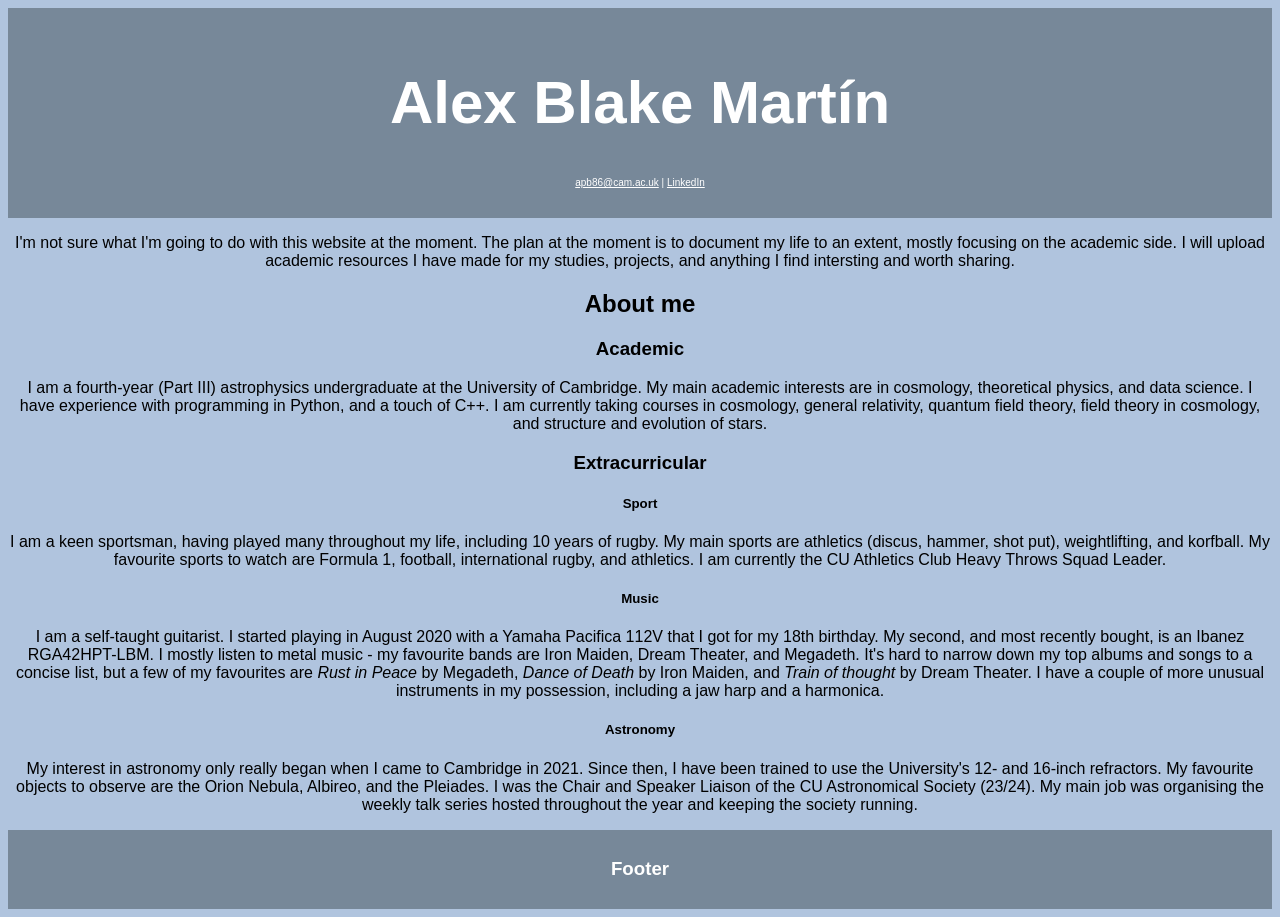
==== index.html @ 4db2cc73 "updated homepage" ====
<!DOCTYPE html>
<html>
<head>
    <title>Alex Blake Martín</title>
    <meta charset="UTF-8">
    <meta name="author" content="Alex Blake Martín">
    <meta name="viewport" content="width=device-width, initial-scale=1.0">
</head>

<style>
    body,h1,h2,h3,h4,h5 {font-family: Arial, monospace}
    body{background-color:lightsteelblue;}
    h1,h2,h3,h4,h5,p {text-align: center;}
    header{
        background-color: lightslategrey;
        padding: 20px;
        text-align: center;
        font-size: 30px;
        color: white;
        }
    footer {
        background-color: lightslategray;
        padding: 10px;
        text-align: center;
        color: white;
        }
    div.container{
        text-align: center;
        }
    ul.myUL {
        display: inline-block;
        text-align: left;
        }
</style>

<body>
<header>
    <h1>Alex Blake Martín</h1>
    <p style="font-size: 10px;">
        <a href="mailto: apb86@cam.ac.uk" style="color: white">apb86@cam.ac.uk</a> | 
        <a href="https://www.linkedin.com/in/alex-b-9bb9b0182/" style="color: white">LinkedIn</a>
    </p>
</header>

<p>
    I'm not sure what I'm going to do with this website at the moment. The plan at the moment is to document my life to an extent, mostly focusing on the academic side. I will upload academic resources I have made for my studies, projects, and anything I find intersting and worth sharing.
</p>

<h2>About me</h2>
<h3>Academic</h3>
<p>
    I am a fourth-year (Part III) astrophysics undergraduate at the University of Cambridge. My main academic interests are in cosmology, theoretical physics, and data science. I have experience with programming in Python, and a touch of C++. I am currently taking courses in cosmology, general relativity, quantum field theory, field theory in cosmology, and structure and evolution of stars.
</p> 

<h3>Extracurricular</h3>
<h5>Sport</h5>
<p>
    I am a keen sportsman, having played many throughout my life, including 10 years of rugby. My main sports are athletics (discus, hammer, shot put), weightlifting, and korfball. My favourite sports to watch are Formula 1, football, international rugby, and athletics. I am currently the CU Athletics Club Heavy Throws Squad Leader.
</p>

<h5>Music</h5>
<p>
    I am a self-taught guitarist. I started playing in August 2020 with a Yamaha Pacifica 112V that I got for my 18th birthday. My second, and most recently bought, is an Ibanez RGA42HPT-LBM. I mostly listen to metal music - my favourite bands are Iron Maiden, Dream Theater, and Megadeth. 
    It's hard to narrow down my top albums and songs to a concise list, but a few of my favourites are <i>Rust in Peace</i> by Megadeth, <i>Dance of Death</i> by Iron Maiden, and <i>Train of thought</i> by Dream Theater. I have a couple of more unusual instruments in my possession, including a jaw harp and a harmonica.
</p>

<h5>Astronomy</h5>
<p>
    My interest in astronomy only really began when I came to Cambridge in 2021. Since then, I have been trained to use the University's 12- and 16-inch refractors. My favourite objects to observe are the Orion Nebula, Albireo, and the Pleiades. I was the Chair and Speaker Liaison of the CU Astronomical Society (23/24). My main job was organising the weekly talk series hosted throughout the year and keeping the society running.
</p>

<footer>
    <h3>Footer</h3>
</footer>
</body>
</html>
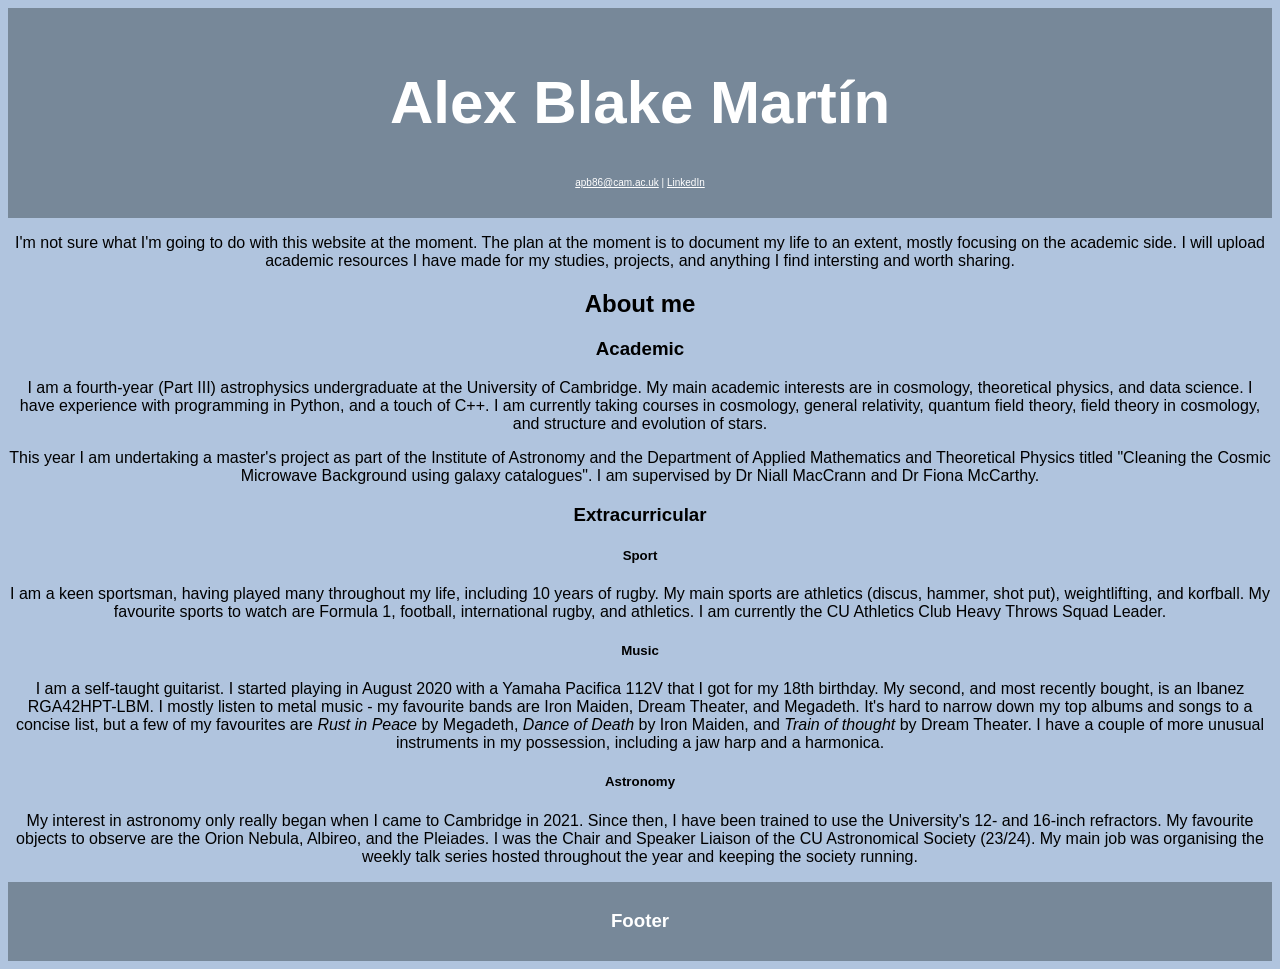
==== commit 65299e9a: "Update index.html" ====
--- a/index.html
+++ b/index.html
@@ -50,7 +50,10 @@
 <h3>Academic</h3>
 <p>
     I am a fourth-year (Part III) astrophysics undergraduate at the University of Cambridge. My main academic interests are in cosmology, theoretical physics, and data science. I have experience with programming in Python, and a touch of C++. I am currently taking courses in cosmology, general relativity, quantum field theory, field theory in cosmology, and structure and evolution of stars.
-</p> 
+</p>
+<p>
+    This year I am undertaking a master's project as part of the Institute of Astronomy and the Department of Applied Mathematics and Theoretical Physics titled "Cleaning the Cosmic Microwave Background using galaxy catalogues". I am supervised by Dr Niall MacCrann and Dr Fiona McCarthy.
+</p>
 
 <h3>Extracurricular</h3>
 <h5>Sport</h5>
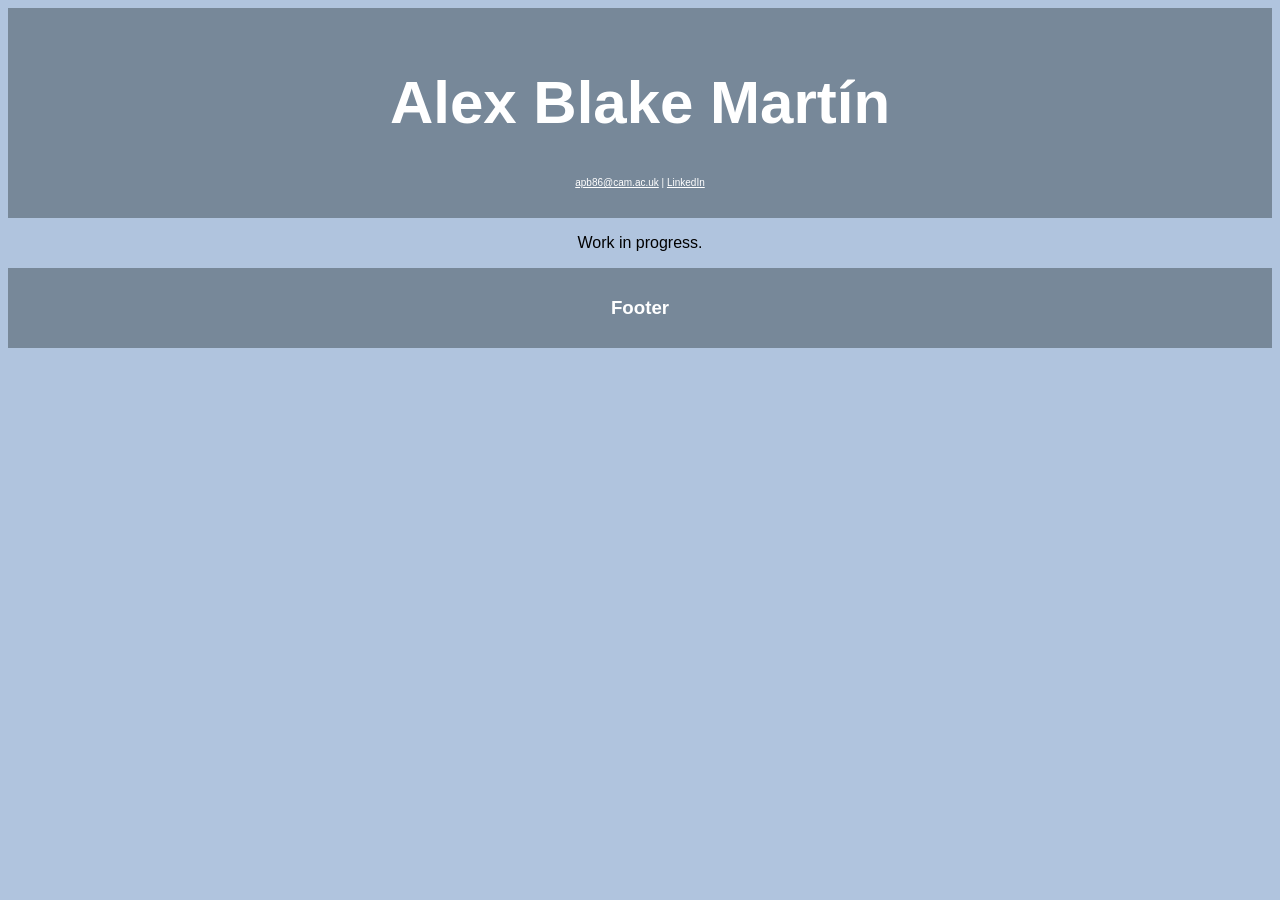
==== commit f7420b00: "Update index.html" ====
--- a/index.html
+++ b/index.html
@@ -43,33 +43,7 @@
 </header>
 
 <p>
-    I'm not sure what I'm going to do with this website at the moment. The plan at the moment is to document my life to an extent, mostly focusing on the academic side. I will upload academic resources I have made for my studies, projects, and anything I find intersting and worth sharing.
-</p>
-
-<h2>About me</h2>
-<h3>Academic</h3>
-<p>
-    I am a fourth-year (Part III) astrophysics undergraduate at the University of Cambridge. My main academic interests are in cosmology, theoretical physics, and data science. I have experience with programming in Python, and a touch of C++. I am currently taking courses in cosmology, general relativity, quantum field theory, field theory in cosmology, and structure and evolution of stars.
-</p>
-<p>
-    This year I am undertaking a master's project as part of the Institute of Astronomy and the Department of Applied Mathematics and Theoretical Physics titled "Cleaning the Cosmic Microwave Background using galaxy catalogues". I am supervised by Dr Niall MacCrann and Dr Fiona McCarthy.
-</p>
-
-<h3>Extracurricular</h3>
-<h5>Sport</h5>
-<p>
-    I am a keen sportsman, having played many throughout my life, including 10 years of rugby. My main sports are athletics (discus, hammer, shot put), weightlifting, and korfball. My favourite sports to watch are Formula 1, football, international rugby, and athletics. I am currently the CU Athletics Club Heavy Throws Squad Leader.
-</p>
-
-<h5>Music</h5>
-<p>
-    I am a self-taught guitarist. I started playing in August 2020 with a Yamaha Pacifica 112V that I got for my 18th birthday. My second, and most recently bought, is an Ibanez RGA42HPT-LBM. I mostly listen to metal music - my favourite bands are Iron Maiden, Dream Theater, and Megadeth. 
-    It's hard to narrow down my top albums and songs to a concise list, but a few of my favourites are <i>Rust in Peace</i> by Megadeth, <i>Dance of Death</i> by Iron Maiden, and <i>Train of thought</i> by Dream Theater. I have a couple of more unusual instruments in my possession, including a jaw harp and a harmonica.
-</p>
-
-<h5>Astronomy</h5>
-<p>
-    My interest in astronomy only really began when I came to Cambridge in 2021. Since then, I have been trained to use the University's 12- and 16-inch refractors. My favourite objects to observe are the Orion Nebula, Albireo, and the Pleiades. I was the Chair and Speaker Liaison of the CU Astronomical Society (23/24). My main job was organising the weekly talk series hosted throughout the year and keeping the society running.
+    Work in progress.
 </p>
 
 <footer>
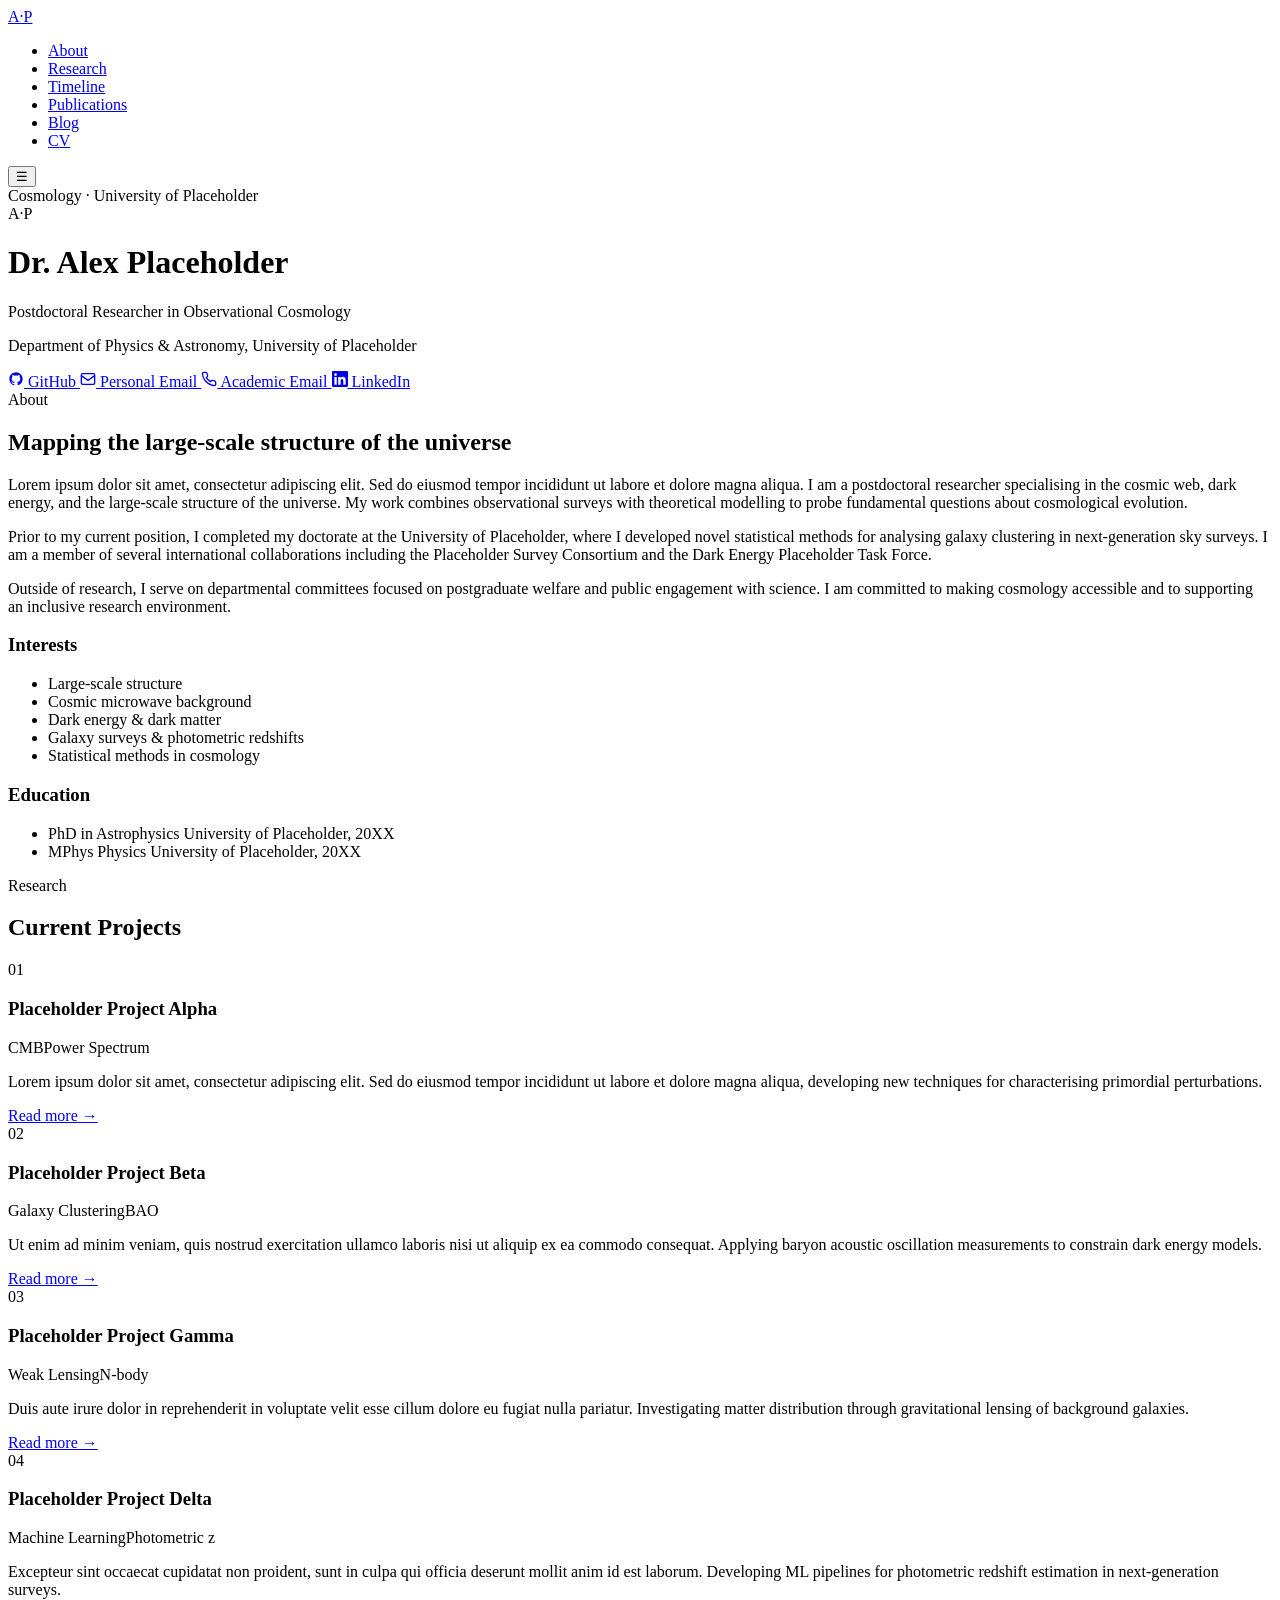
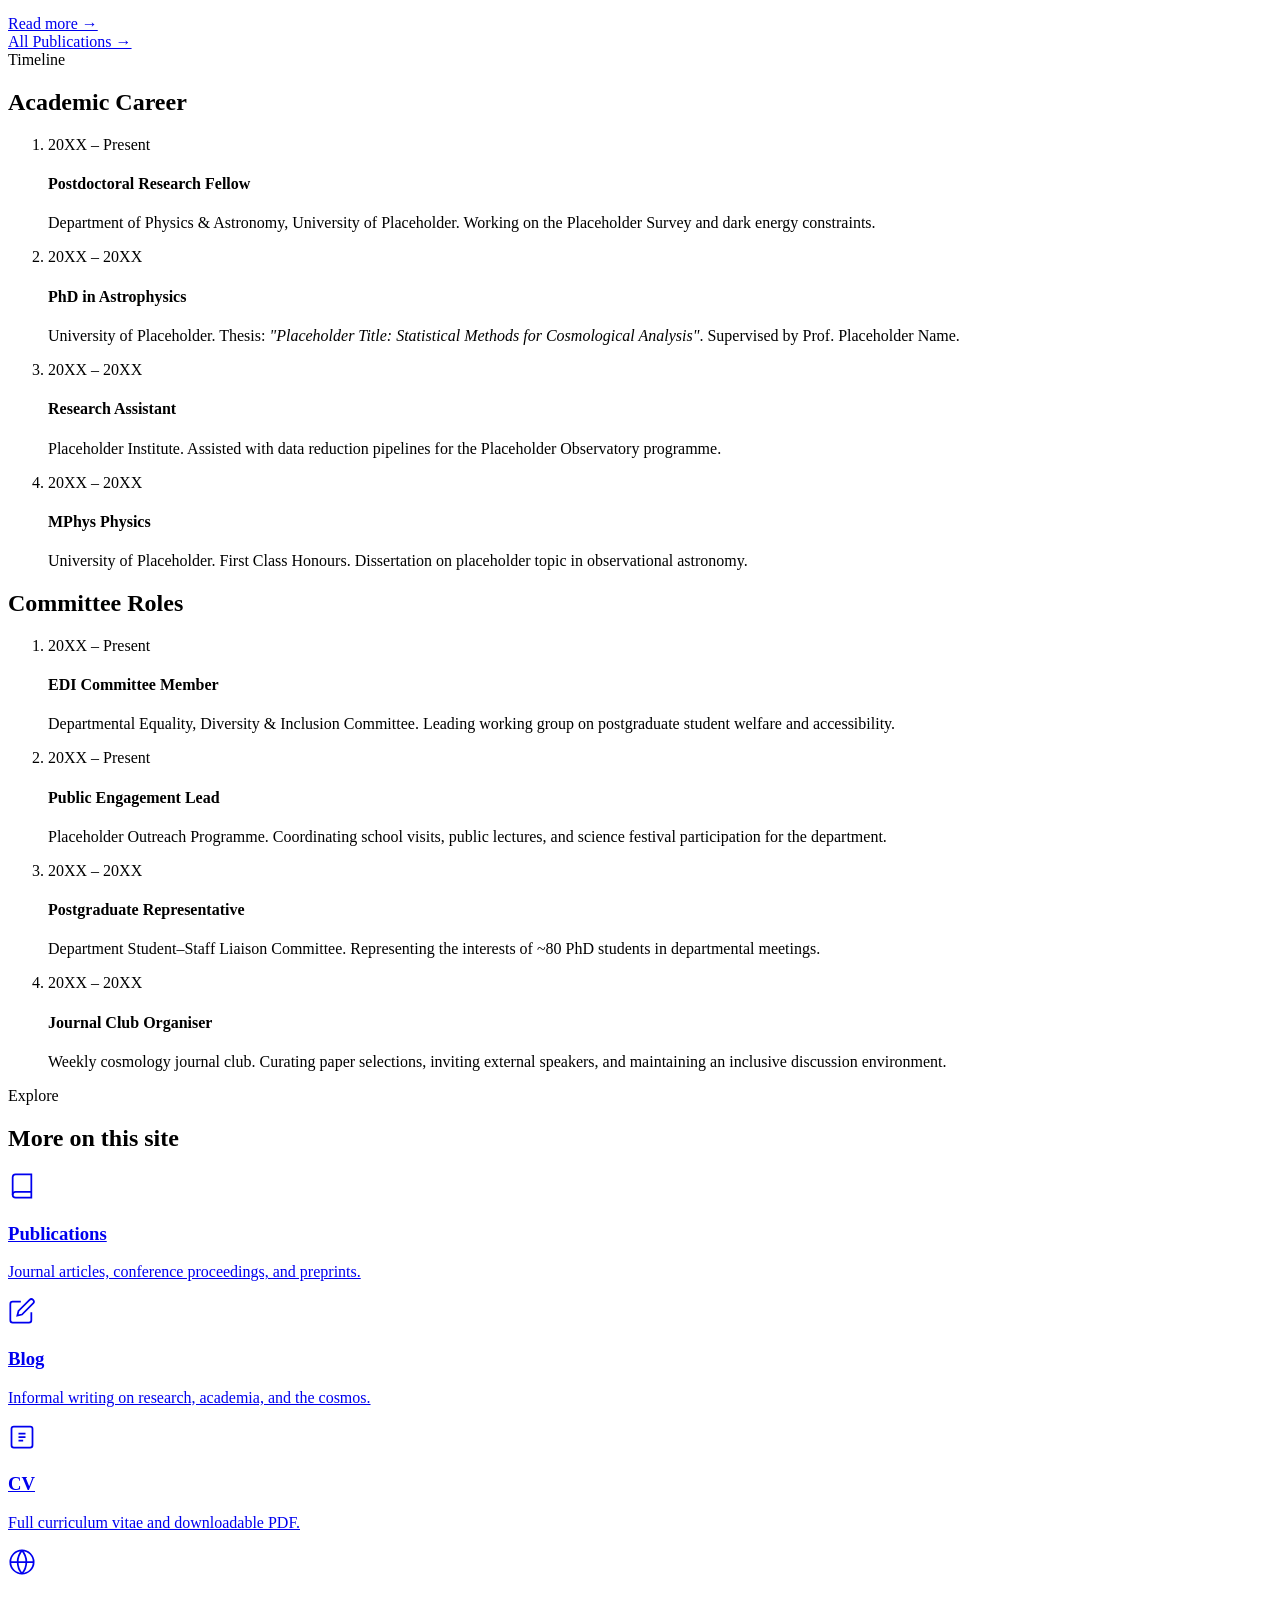
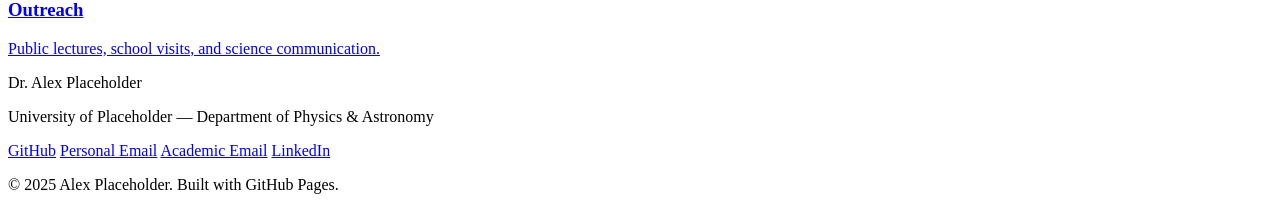
==== commit 88af43c9: "Updates" ====
--- a/index.html
+++ b/index.html
@@ -1,53 +1,310 @@
 <!DOCTYPE html>
-<html>
+<html lang="en">
 <head>
-    <title>Alex Blake Martín</title>
-    <meta charset="UTF-8">
-    <meta name="author" content="Alex Blake Martín">
-    <meta name="viewport" content="width=device-width, initial-scale=1.0">
+  <meta charset="UTF-8" />
+  <meta name="viewport" content="width=device-width, initial-scale=1.0" />
+  <title>Dr. Alex Placeholder — Cosmologist</title>
+  <link rel="preconnect" href="https://fonts.googleapis.com" />
+  <link rel="preconnect" href="https://fonts.gstatic.com" crossorigin />
+  <link href="https://fonts.googleapis.com/css2?family=DM+Serif+Display:ital@0;1&family=DM+Mono:wght@400;500&family=Instrument+Sans:ital,wght@0,400;0,500;0,600;1,400&display=swap" rel="stylesheet" />
+  <link rel="stylesheet" href="assets/css/style.css" />
 </head>
-
-<style>
-    body,h1,h2,h3,h4,h5 {font-family: Arial, monospace}
-    body{background-color:lightsteelblue;}
-    h1,h2,h3,h4,h5,p {text-align: center;}
-    header{
-        background-color: lightslategrey;
-        padding: 20px;
-        text-align: center;
-        font-size: 30px;
-        color: white;
-        }
-    footer {
-        background-color: lightslategray;
-        padding: 10px;
-        text-align: center;
-        color: white;
-        }
-    div.container{
-        text-align: center;
-        }
-    ul.myUL {
-        display: inline-block;
-        text-align: left;
-        }
-</style>
-
 <body>
-<header>
-    <h1>Alex Blake Martín</h1>
-    <p style="font-size: 10px;">
-        <a href="mailto: apb86@cam.ac.uk" style="color: white">apb86@cam.ac.uk</a> | 
-        <a href="https://www.linkedin.com/in/alex-b-9bb9b0182/" style="color: white">LinkedIn</a>
-    </p>
-</header>
-
-<p>
-    Work in progress.
-</p>
-
-<footer>
-    <h3>Footer</h3>
-</footer>
+
+  <!-- NAV -->
+  <nav class="site-nav">
+    <a href="index.html" class="nav-logo">A·P</a>
+    <ul class="nav-links">
+      <li><a href="#about">About</a></li>
+      <li><a href="#projects">Research</a></li>
+      <li><a href="#timeline">Timeline</a></li>
+      <li><a href="publications.html">Publications</a></li>
+      <li><a href="blog.html">Blog</a></li>
+      <li><a href="cv.html">CV</a></li>
+    </ul>
+    <button class="nav-toggle" aria-label="Toggle menu">&#9776;</button>
+  </nav>
+
+  <!-- HERO -->
+  <header class="hero">
+    <div class="hero-cover">
+      <!-- Replace with your own cover image via style="background-image: url('assets/images/cover.jpg')" -->
+      <div class="cover-overlay"></div>
+      <div class="cover-text">
+        <span class="cover-label">Cosmology · University of Placeholder</span>
+      </div>
+    </div>
+
+    <div class="hero-identity">
+      <div class="headshot-wrap">
+        <!-- Replace src with your actual headshot path -->
+        <div class="headshot-placeholder" aria-label="Headshot placeholder">
+          <span>A·P</span>
+        </div>
+      </div>
+      <div class="hero-bio">
+        <h1>Dr. Alex Placeholder</h1>
+        <p class="hero-title">Postdoctoral Researcher in Observational Cosmology</p>
+        <p class="hero-inst">Department of Physics &amp; Astronomy, University of Placeholder</p>
+        <div class="hero-links">
+          <a href="https://github.com/placeholder" class="hl-btn" target="_blank" rel="noopener">
+            <svg width="16" height="16" viewBox="0 0 24 24" fill="currentColor" aria-hidden="true"><path d="M12 2C6.477 2 2 6.484 2 12.017c0 4.425 2.865 8.18 6.839 9.504.5.092.682-.217.682-.483 0-.237-.008-.868-.013-1.703-2.782.605-3.369-1.343-3.369-1.343-.454-1.158-1.11-1.466-1.11-1.466-.908-.62.069-.608.069-.608 1.003.07 1.531 1.032 1.531 1.032.892 1.53 2.341 1.088 2.91.832.092-.647.35-1.088.636-1.338-2.22-.253-4.555-1.113-4.555-4.951 0-1.093.39-1.988 1.029-2.688-.103-.253-.446-1.272.098-2.65 0 0 .84-.27 2.75 1.026A9.564 9.564 0 0112 6.844c.85.004 1.705.115 2.504.337 1.909-1.296 2.747-1.027 2.747-1.027.546 1.379.202 2.398.1 2.651.64.7 1.028 1.595 1.028 2.688 0 3.848-2.339 4.695-4.566 4.943.359.309.678.92.678 1.855 0 1.338-.012 2.419-.012 2.747 0 .268.18.58.688.482A10.019 10.019 0 0022 12.017C22 6.484 17.522 2 12 2z"/></svg>
+            GitHub
+          </a>
+          <a href="mailto:alex.placeholder@uni.ac.uk" class="hl-btn">
+            <svg width="16" height="16" viewBox="0 0 24 24" fill="none" stroke="currentColor" stroke-width="2" aria-hidden="true"><rect x="2" y="4" width="20" height="16" rx="2"/><path d="m2 7 10 7 10-7"/></svg>
+            Personal Email
+          </a>
+          <a href="mailto:a.placeholder@university.ac.uk" class="hl-btn">
+            <svg width="16" height="16" viewBox="0 0 24 24" fill="none" stroke="currentColor" stroke-width="2" aria-hidden="true"><path d="M22 16.92v3a2 2 0 01-2.18 2 19.79 19.79 0 01-8.63-3.07 19.5 19.5 0 01-6-6A19.79 19.79 0 012.12 4.18 2 2 0 014.11 2h3a2 2 0 012 1.72c.127.96.361 1.903.7 2.81a2 2 0 01-.45 2.11L8.09 9.91a16 16 0 006 6l1.27-1.27a2 2 0 012.11-.45c.907.339 1.85.573 2.81.7A2 2 0 0122 16.92z"/></svg>
+            Academic Email
+          </a>
+          <a href="https://linkedin.com/in/placeholder" class="hl-btn" target="_blank" rel="noopener">
+            <svg width="16" height="16" viewBox="0 0 24 24" fill="currentColor" aria-hidden="true"><path d="M20.447 20.452h-3.554v-5.569c0-1.328-.027-3.037-1.852-3.037-1.853 0-2.136 1.445-2.136 2.939v5.667H9.351V9h3.414v1.561h.046c.477-.9 1.637-1.85 3.37-1.85 3.601 0 4.267 2.37 4.267 5.455v6.286zM5.337 7.433a2.062 2.062 0 01-2.063-2.065 2.064 2.064 0 112.063 2.065zm1.782 13.019H3.555V9h3.564v11.452zM22.225 0H1.771C.792 0 0 .774 0 1.729v20.542C0 23.227.792 24 1.771 24h20.451C23.2 24 24 23.227 24 22.271V1.729C24 .774 23.2 0 22.222 0h.003z"/></svg>
+            LinkedIn
+          </a>
+        </div>
+      </div>
+    </div>
+  </header>
+
+  <main>
+
+    <!-- ABOUT -->
+    <section id="about" class="section section--about">
+      <div class="section-inner">
+        <div class="section-label">About</div>
+        <div class="about-grid">
+          <div class="about-text">
+            <h2>Mapping the large-scale structure of the universe</h2>
+            <p>
+              Lorem ipsum dolor sit amet, consectetur adipiscing elit. Sed do eiusmod tempor incididunt ut labore et dolore magna aliqua. I am a postdoctoral researcher specialising in the cosmic web, dark energy, and the large-scale structure of the universe. My work combines observational surveys with theoretical modelling to probe fundamental questions about cosmological evolution.
+            </p>
+            <p>
+              Prior to my current position, I completed my doctorate at the University of Placeholder, where I developed novel statistical methods for analysing galaxy clustering in next-generation sky surveys. I am a member of several international collaborations including the Placeholder Survey Consortium and the Dark Energy Placeholder Task Force.
+            </p>
+            <p>
+              Outside of research, I serve on departmental committees focused on postgraduate welfare and public engagement with science. I am committed to making cosmology accessible and to supporting an inclusive research environment.
+            </p>
+          </div>
+          <aside class="about-sidebar">
+            <div class="sidebar-block">
+              <h3>Interests</h3>
+              <ul>
+                <li>Large-scale structure</li>
+                <li>Cosmic microwave background</li>
+                <li>Dark energy &amp; dark matter</li>
+                <li>Galaxy surveys &amp; photometric redshifts</li>
+                <li>Statistical methods in cosmology</li>
+              </ul>
+            </div>
+            <div class="sidebar-block">
+              <h3>Education</h3>
+              <ul class="edu-list">
+                <li>
+                  <span class="edu-degree">PhD in Astrophysics</span>
+                  <span class="edu-place">University of Placeholder, 20XX</span>
+                </li>
+                <li>
+                  <span class="edu-degree">MPhys Physics</span>
+                  <span class="edu-place">University of Placeholder, 20XX</span>
+                </li>
+              </ul>
+            </div>
+          </aside>
+        </div>
+      </div>
+    </section>
+
+    <!-- PROJECTS -->
+    <section id="projects" class="section section--projects">
+      <div class="section-inner">
+        <div class="section-label">Research</div>
+        <h2>Current Projects</h2>
+        <div class="projects-grid">
+
+          <article class="project-card">
+            <div class="project-num">01</div>
+            <h3>Placeholder Project Alpha</h3>
+            <p class="project-tags"><span class="tag">CMB</span><span class="tag">Power Spectrum</span></p>
+            <p>Lorem ipsum dolor sit amet, consectetur adipiscing elit. Sed do eiusmod tempor incididunt ut labore et dolore magna aliqua, developing new techniques for characterising primordial perturbations.</p>
+            <a href="#" class="project-link">Read more →</a>
+          </article>
+
+          <article class="project-card">
+            <div class="project-num">02</div>
+            <h3>Placeholder Project Beta</h3>
+            <p class="project-tags"><span class="tag">Galaxy Clustering</span><span class="tag">BAO</span></p>
+            <p>Ut enim ad minim veniam, quis nostrud exercitation ullamco laboris nisi ut aliquip ex ea commodo consequat. Applying baryon acoustic oscillation measurements to constrain dark energy models.</p>
+            <a href="#" class="project-link">Read more →</a>
+          </article>
+
+          <article class="project-card">
+            <div class="project-num">03</div>
+            <h3>Placeholder Project Gamma</h3>
+            <p class="project-tags"><span class="tag">Weak Lensing</span><span class="tag">N-body</span></p>
+            <p>Duis aute irure dolor in reprehenderit in voluptate velit esse cillum dolore eu fugiat nulla pariatur. Investigating matter distribution through gravitational lensing of background galaxies.</p>
+            <a href="#" class="project-link">Read more →</a>
+          </article>
+
+          <article class="project-card">
+            <div class="project-num">04</div>
+            <h3>Placeholder Project Delta</h3>
+            <p class="project-tags"><span class="tag">Machine Learning</span><span class="tag">Photometric z</span></p>
+            <p>Excepteur sint occaecat cupidatat non proident, sunt in culpa qui officia deserunt mollit anim id est laborum. Developing ML pipelines for photometric redshift estimation in next-generation surveys.</p>
+            <a href="#" class="project-link">Read more →</a>
+          </article>
+
+        </div>
+        <div class="section-footer">
+          <a href="publications.html" class="btn-outline">All Publications →</a>
+        </div>
+      </div>
+    </section>
+
+    <!-- TIMELINES -->
+    <section id="timeline" class="section section--timeline">
+      <div class="section-inner">
+        <div class="section-label">Timeline</div>
+        <div class="timeline-split">
+
+          <!-- Academic Timeline -->
+          <div class="timeline-col">
+            <h2>Academic Career</h2>
+            <ol class="timeline">
+              <li class="timeline-item">
+                <div class="tl-dot"></div>
+                <div class="tl-content">
+                  <span class="tl-date">20XX – Present</span>
+                  <h4>Postdoctoral Research Fellow</h4>
+                  <p>Department of Physics &amp; Astronomy, University of Placeholder. Working on the Placeholder Survey and dark energy constraints.</p>
+                </div>
+              </li>
+              <li class="timeline-item">
+                <div class="tl-dot"></div>
+                <div class="tl-content">
+                  <span class="tl-date">20XX – 20XX</span>
+                  <h4>PhD in Astrophysics</h4>
+                  <p>University of Placeholder. Thesis: <em>"Placeholder Title: Statistical Methods for Cosmological Analysis"</em>. Supervised by Prof. Placeholder Name.</p>
+                </div>
+              </li>
+              <li class="timeline-item">
+                <div class="tl-dot"></div>
+                <div class="tl-content">
+                  <span class="tl-date">20XX – 20XX</span>
+                  <h4>Research Assistant</h4>
+                  <p>Placeholder Institute. Assisted with data reduction pipelines for the Placeholder Observatory programme.</p>
+                </div>
+              </li>
+              <li class="timeline-item">
+                <div class="tl-dot"></div>
+                <div class="tl-content">
+                  <span class="tl-date">20XX – 20XX</span>
+                  <h4>MPhys Physics</h4>
+                  <p>University of Placeholder. First Class Honours. Dissertation on placeholder topic in observational astronomy.</p>
+                </div>
+              </li>
+            </ol>
+          </div>
+
+          <!-- Committee Timeline -->
+          <div class="timeline-col">
+            <h2>Committee Roles</h2>
+            <ol class="timeline timeline--committee">
+              <li class="timeline-item">
+                <div class="tl-dot"></div>
+                <div class="tl-content">
+                  <span class="tl-date">20XX – Present</span>
+                  <h4>EDI Committee Member</h4>
+                  <p>Departmental Equality, Diversity &amp; Inclusion Committee. Leading working group on postgraduate student welfare and accessibility.</p>
+                </div>
+              </li>
+              <li class="timeline-item">
+                <div class="tl-dot"></div>
+                <div class="tl-content">
+                  <span class="tl-date">20XX – Present</span>
+                  <h4>Public Engagement Lead</h4>
+                  <p>Placeholder Outreach Programme. Coordinating school visits, public lectures, and science festival participation for the department.</p>
+                </div>
+              </li>
+              <li class="timeline-item">
+                <div class="tl-dot"></div>
+                <div class="tl-content">
+                  <span class="tl-date">20XX – 20XX</span>
+                  <h4>Postgraduate Representative</h4>
+                  <p>Department Student–Staff Liaison Committee. Representing the interests of ~80 PhD students in departmental meetings.</p>
+                </div>
+              </li>
+              <li class="timeline-item">
+                <div class="tl-dot"></div>
+                <div class="tl-content">
+                  <span class="tl-date">20XX – 20XX</span>
+                  <h4>Journal Club Organiser</h4>
+                  <p>Weekly cosmology journal club. Curating paper selections, inviting external speakers, and maintaining an inclusive discussion environment.</p>
+                </div>
+              </li>
+            </ol>
+          </div>
+
+        </div>
+      </div>
+    </section>
+
+    <!-- PAGES / LINKS -->
+    <section class="section section--pages">
+      <div class="section-inner">
+        <div class="section-label">Explore</div>
+        <h2>More on this site</h2>
+        <div class="pages-grid">
+          <a href="publications.html" class="page-card">
+            <div class="page-icon">
+              <svg width="28" height="28" viewBox="0 0 24 24" fill="none" stroke="currentColor" stroke-width="1.5" aria-hidden="true"><path d="M4 19.5A2.5 2.5 0 016.5 17H20"/><path d="M6.5 2H20v20H6.5A2.5 2.5 0 014 19.5v-15A2.5 2.5 0 016.5 2z"/></svg>
+            </div>
+            <h3>Publications</h3>
+            <p>Journal articles, conference proceedings, and preprints.</p>
+          </a>
+          <a href="blog.html" class="page-card">
+            <div class="page-icon">
+              <svg width="28" height="28" viewBox="0 0 24 24" fill="none" stroke="currentColor" stroke-width="1.5" aria-hidden="true"><path d="M11 4H4a2 2 0 00-2 2v14a2 2 0 002 2h14a2 2 0 002-2v-7"/><path d="M18.5 2.5a2.121 2.121 0 013 3L12 15l-4 1 1-4 9.5-9.5z"/></svg>
+            </div>
+            <h3>Blog</h3>
+            <p>Informal writing on research, academia, and the cosmos.</p>
+          </a>
+          <a href="cv.html" class="page-card">
+            <div class="page-icon">
+              <svg width="28" height="28" viewBox="0 0 24 24" fill="none" stroke="currentColor" stroke-width="1.5" aria-hidden="true"><rect x="3" y="3" width="18" height="18" rx="2"/><path d="M9 9h6M9 12h6M9 15h4"/></svg>
+            </div>
+            <h3>CV</h3>
+            <p>Full curriculum vitae and downloadable PDF.</p>
+          </a>
+          <a href="outreach.html" class="page-card">
+            <div class="page-icon">
+              <svg width="28" height="28" viewBox="0 0 24 24" fill="none" stroke="currentColor" stroke-width="1.5" aria-hidden="true"><circle cx="12" cy="12" r="10"/><path d="M2 12h20M12 2a15.3 15.3 0 010 20M12 2a15.3 15.3 0 000 20"/></svg>
+            </div>
+            <h3>Outreach</h3>
+            <p>Public lectures, school visits, and science communication.</p>
+          </a>
+        </div>
+      </div>
+    </section>
+
+  </main>
+
+  <!-- FOOTER -->
+  <footer class="site-footer">
+    <div class="footer-inner">
+      <p class="footer-name">Dr. Alex Placeholder</p>
+      <p class="footer-affil">University of Placeholder &mdash; Department of Physics &amp; Astronomy</p>
+      <div class="footer-links">
+        <a href="https://github.com/placeholder" target="_blank" rel="noopener">GitHub</a>
+        <a href="mailto:alex.placeholder@uni.ac.uk">Personal Email</a>
+        <a href="mailto:a.placeholder@university.ac.uk">Academic Email</a>
+        <a href="https://linkedin.com/in/placeholder" target="_blank" rel="noopener">LinkedIn</a>
+      </div>
+      <p class="footer-copy">&copy; 2025 Alex Placeholder. Built with GitHub Pages.</p>
+    </div>
+  </footer>
+
+  <script src="assets/js/main.js"></script>
 </body>
 </html>
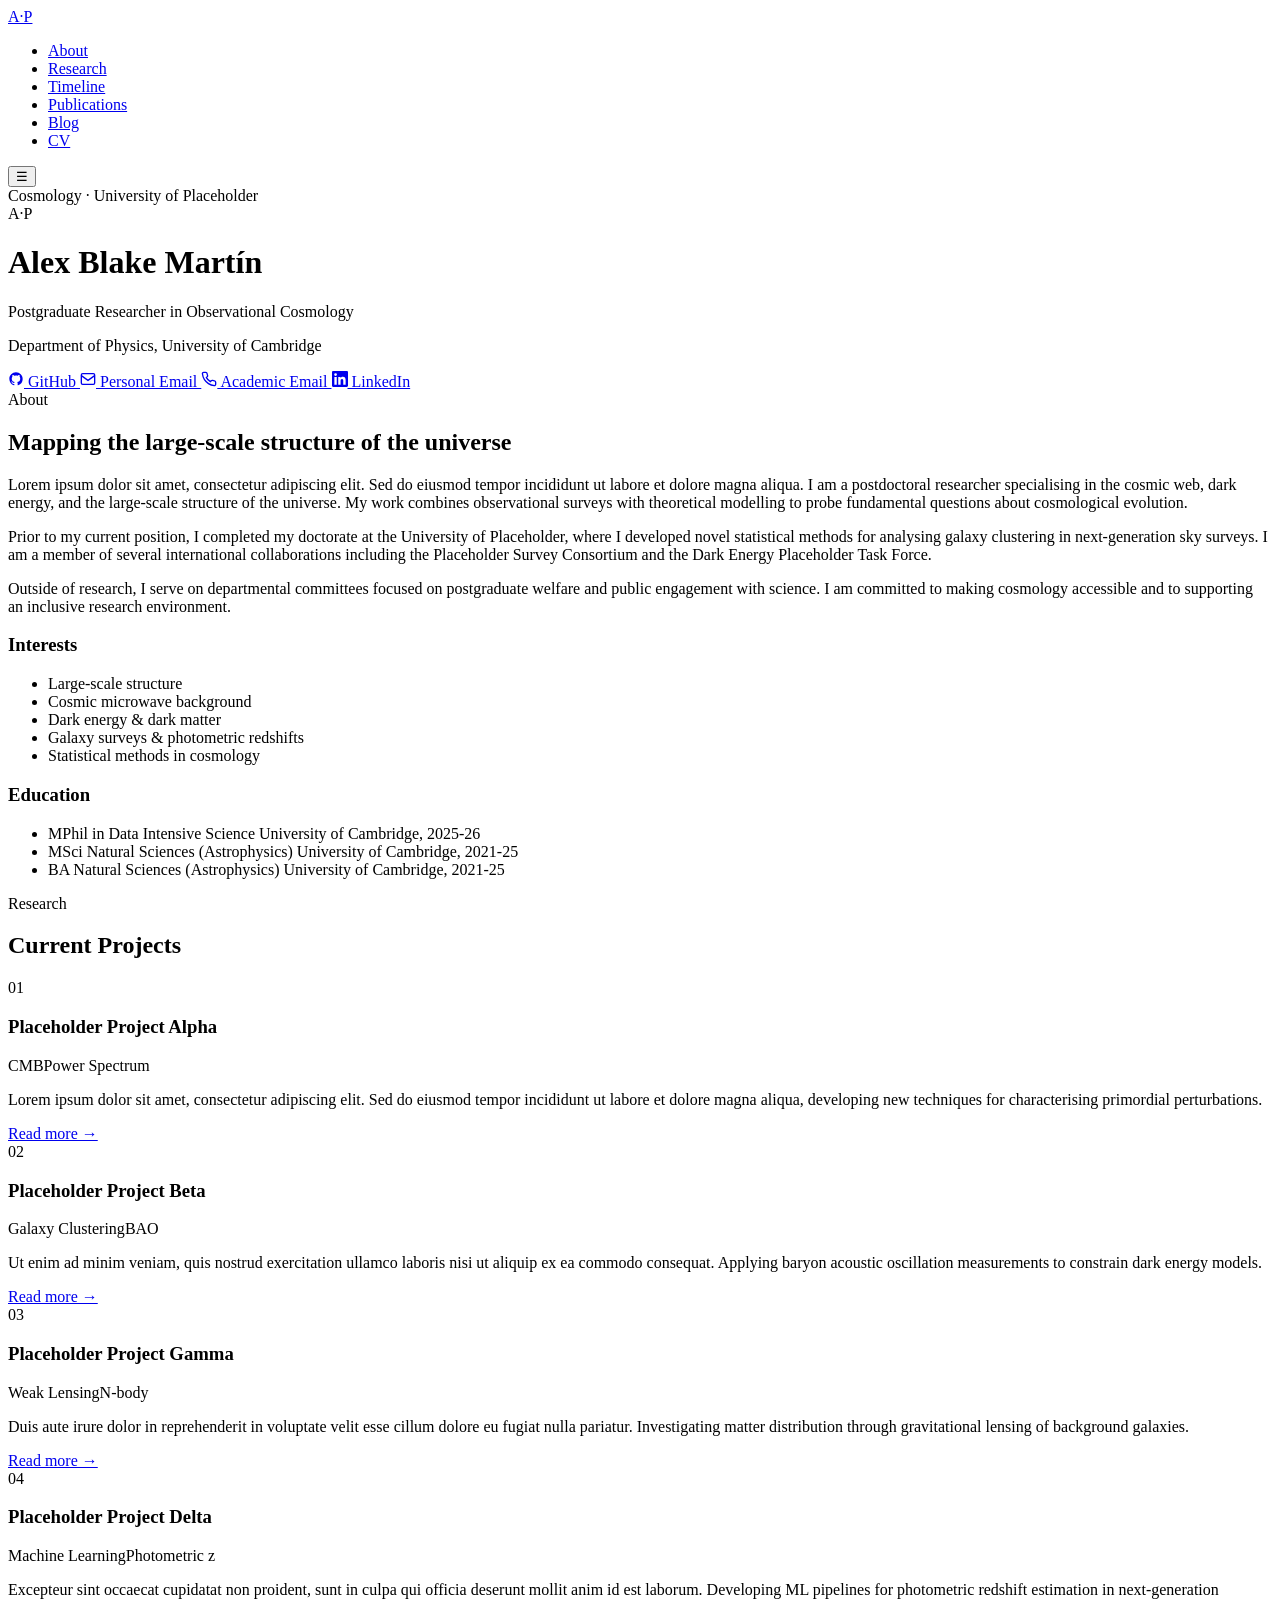
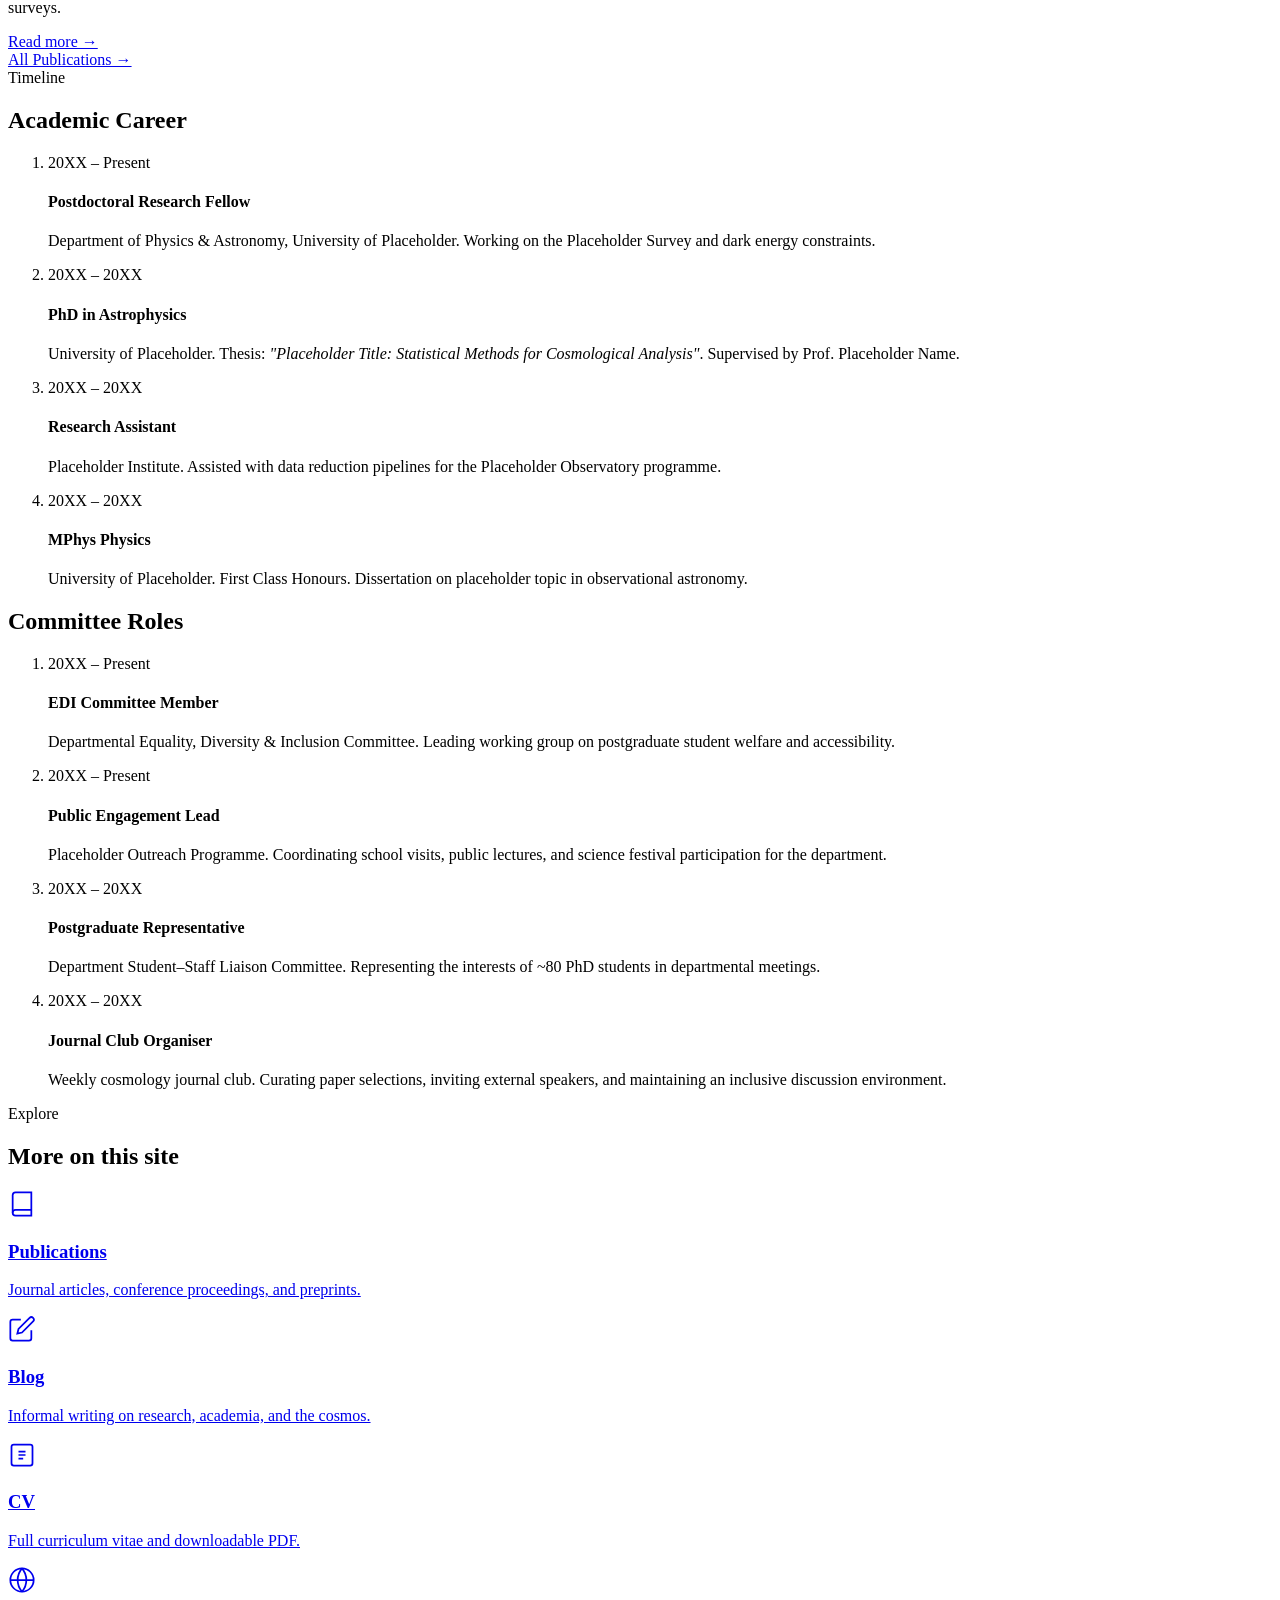
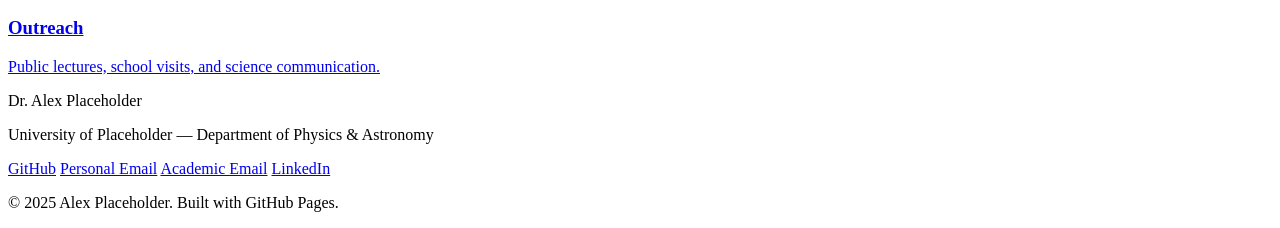
==== commit 8a1f14b7: "Updates" ====
--- a/index.html
+++ b/index.html
@@ -3,7 +3,7 @@
 <head>
   <meta charset="UTF-8" />
   <meta name="viewport" content="width=device-width, initial-scale=1.0" />
-  <title>Dr. Alex Placeholder — Cosmologist</title>
+  <title>Alex Blake Martín — Cosmologist</title>
   <link rel="preconnect" href="https://fonts.googleapis.com" />
   <link rel="preconnect" href="https://fonts.gstatic.com" crossorigin />
   <link href="https://fonts.googleapis.com/css2?family=DM+Serif+Display:ital@0;1&family=DM+Mono:wght@400;500&family=Instrument+Sans:ital,wght@0,400;0,500;0,600;1,400&display=swap" rel="stylesheet" />
@@ -43,23 +43,23 @@
         </div>
       </div>
       <div class="hero-bio">
-        <h1>Dr. Alex Placeholder</h1>
-        <p class="hero-title">Postdoctoral Researcher in Observational Cosmology</p>
-        <p class="hero-inst">Department of Physics &amp; Astronomy, University of Placeholder</p>
+        <h1>Alex Blake Martín</h1>
+        <p class="hero-title">Postgraduate Researcher in Observational Cosmology</p>
+        <p class="hero-inst">Department of Physics, University of Cambridge</p>
         <div class="hero-links">
           <a href="https://github.com/placeholder" class="hl-btn" target="_blank" rel="noopener">
             <svg width="16" height="16" viewBox="0 0 24 24" fill="currentColor" aria-hidden="true"><path d="M12 2C6.477 2 2 6.484 2 12.017c0 4.425 2.865 8.18 6.839 9.504.5.092.682-.217.682-.483 0-.237-.008-.868-.013-1.703-2.782.605-3.369-1.343-3.369-1.343-.454-1.158-1.11-1.466-1.11-1.466-.908-.62.069-.608.069-.608 1.003.07 1.531 1.032 1.531 1.032.892 1.53 2.341 1.088 2.91.832.092-.647.35-1.088.636-1.338-2.22-.253-4.555-1.113-4.555-4.951 0-1.093.39-1.988 1.029-2.688-.103-.253-.446-1.272.098-2.65 0 0 .84-.27 2.75 1.026A9.564 9.564 0 0112 6.844c.85.004 1.705.115 2.504.337 1.909-1.296 2.747-1.027 2.747-1.027.546 1.379.202 2.398.1 2.651.64.7 1.028 1.595 1.028 2.688 0 3.848-2.339 4.695-4.566 4.943.359.309.678.92.678 1.855 0 1.338-.012 2.419-.012 2.747 0 .268.18.58.688.482A10.019 10.019 0 0022 12.017C22 6.484 17.522 2 12 2z"/></svg>
             GitHub
           </a>
-          <a href="mailto:alex.placeholder@uni.ac.uk" class="hl-btn">
+          <a href="mailto:alexbm173@gmail.com" class="hl-btn">
             <svg width="16" height="16" viewBox="0 0 24 24" fill="none" stroke="currentColor" stroke-width="2" aria-hidden="true"><rect x="2" y="4" width="20" height="16" rx="2"/><path d="m2 7 10 7 10-7"/></svg>
             Personal Email
           </a>
-          <a href="mailto:a.placeholder@university.ac.uk" class="hl-btn">
+          <a href="mailto:apb86@cam.ac.uk" class="hl-btn">
             <svg width="16" height="16" viewBox="0 0 24 24" fill="none" stroke="currentColor" stroke-width="2" aria-hidden="true"><path d="M22 16.92v3a2 2 0 01-2.18 2 19.79 19.79 0 01-8.63-3.07 19.5 19.5 0 01-6-6A19.79 19.79 0 012.12 4.18 2 2 0 014.11 2h3a2 2 0 012 1.72c.127.96.361 1.903.7 2.81a2 2 0 01-.45 2.11L8.09 9.91a16 16 0 006 6l1.27-1.27a2 2 0 012.11-.45c.907.339 1.85.573 2.81.7A2 2 0 0122 16.92z"/></svg>
             Academic Email
           </a>
-          <a href="https://linkedin.com/in/placeholder" class="hl-btn" target="_blank" rel="noopener">
+          <a href="https://www.linkedin.com/in/alex-b-9bb9b0182/" class="hl-btn" target="_blank" rel="noopener">
             <svg width="16" height="16" viewBox="0 0 24 24" fill="currentColor" aria-hidden="true"><path d="M20.447 20.452h-3.554v-5.569c0-1.328-.027-3.037-1.852-3.037-1.853 0-2.136 1.445-2.136 2.939v5.667H9.351V9h3.414v1.561h.046c.477-.9 1.637-1.85 3.37-1.85 3.601 0 4.267 2.37 4.267 5.455v6.286zM5.337 7.433a2.062 2.062 0 01-2.063-2.065 2.064 2.064 0 112.063 2.065zm1.782 13.019H3.555V9h3.564v11.452zM22.225 0H1.771C.792 0 0 .774 0 1.729v20.542C0 23.227.792 24 1.771 24h20.451C23.2 24 24 23.227 24 22.271V1.729C24 .774 23.2 0 22.222 0h.003z"/></svg>
             LinkedIn
           </a>
@@ -102,12 +102,16 @@
               <h3>Education</h3>
               <ul class="edu-list">
                 <li>
-                  <span class="edu-degree">PhD in Astrophysics</span>
-                  <span class="edu-place">University of Placeholder, 20XX</span>
+                  <span class="edu-degree">MPhil in Data Intensive Science</span>
+                  <span class="edu-place">University of Cambridge, 2025-26</span>
                 </li>
                 <li>
-                  <span class="edu-degree">MPhys Physics</span>
-                  <span class="edu-place">University of Placeholder, 20XX</span>
+                  <span class="edu-degree">MSci Natural Sciences (Astrophysics)</span>
+                  <span class="edu-place">University of Cambridge, 2021-25</span>
+                </li>
+                <li>
+                  <span class="edu-degree">BA Natural Sciences (Astrophysics)</span>
+                  <span class="edu-place">University of Cambridge, 2021-25</span>
                 </li>
               </ul>
             </div>
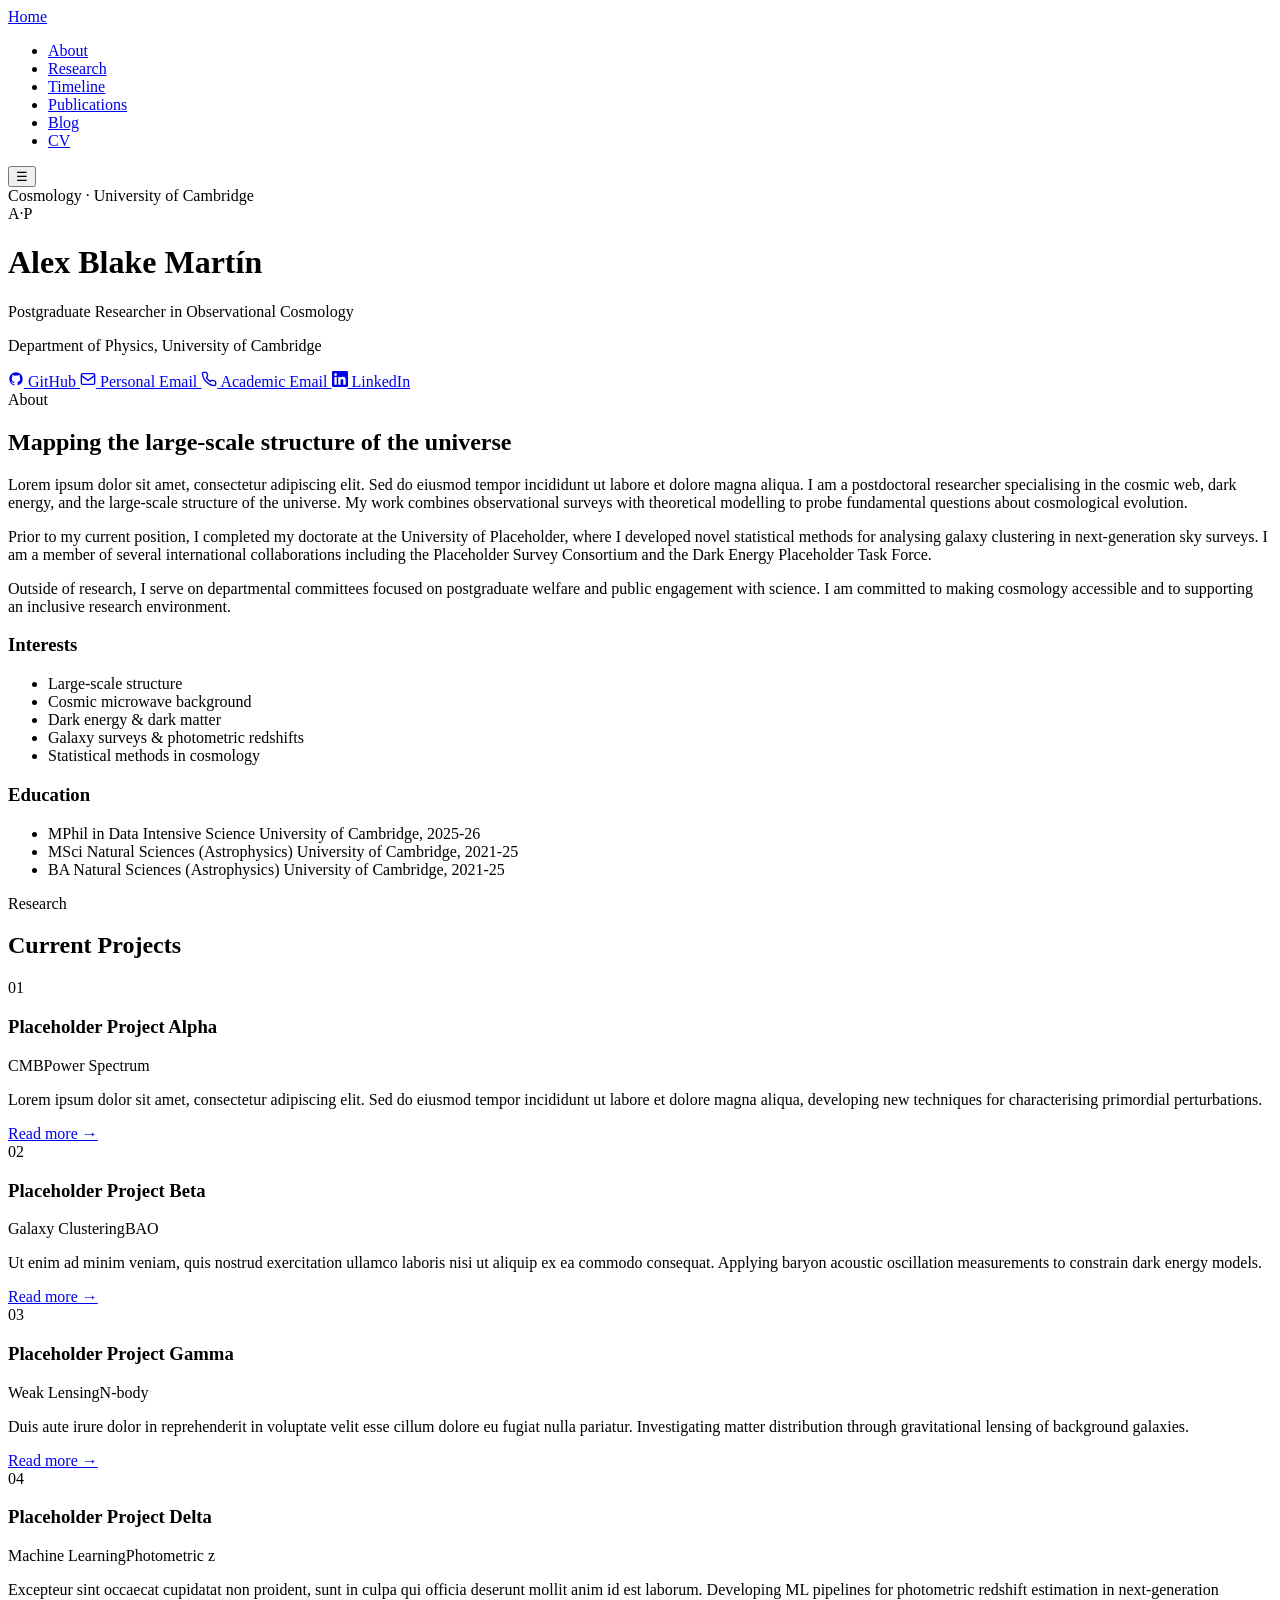
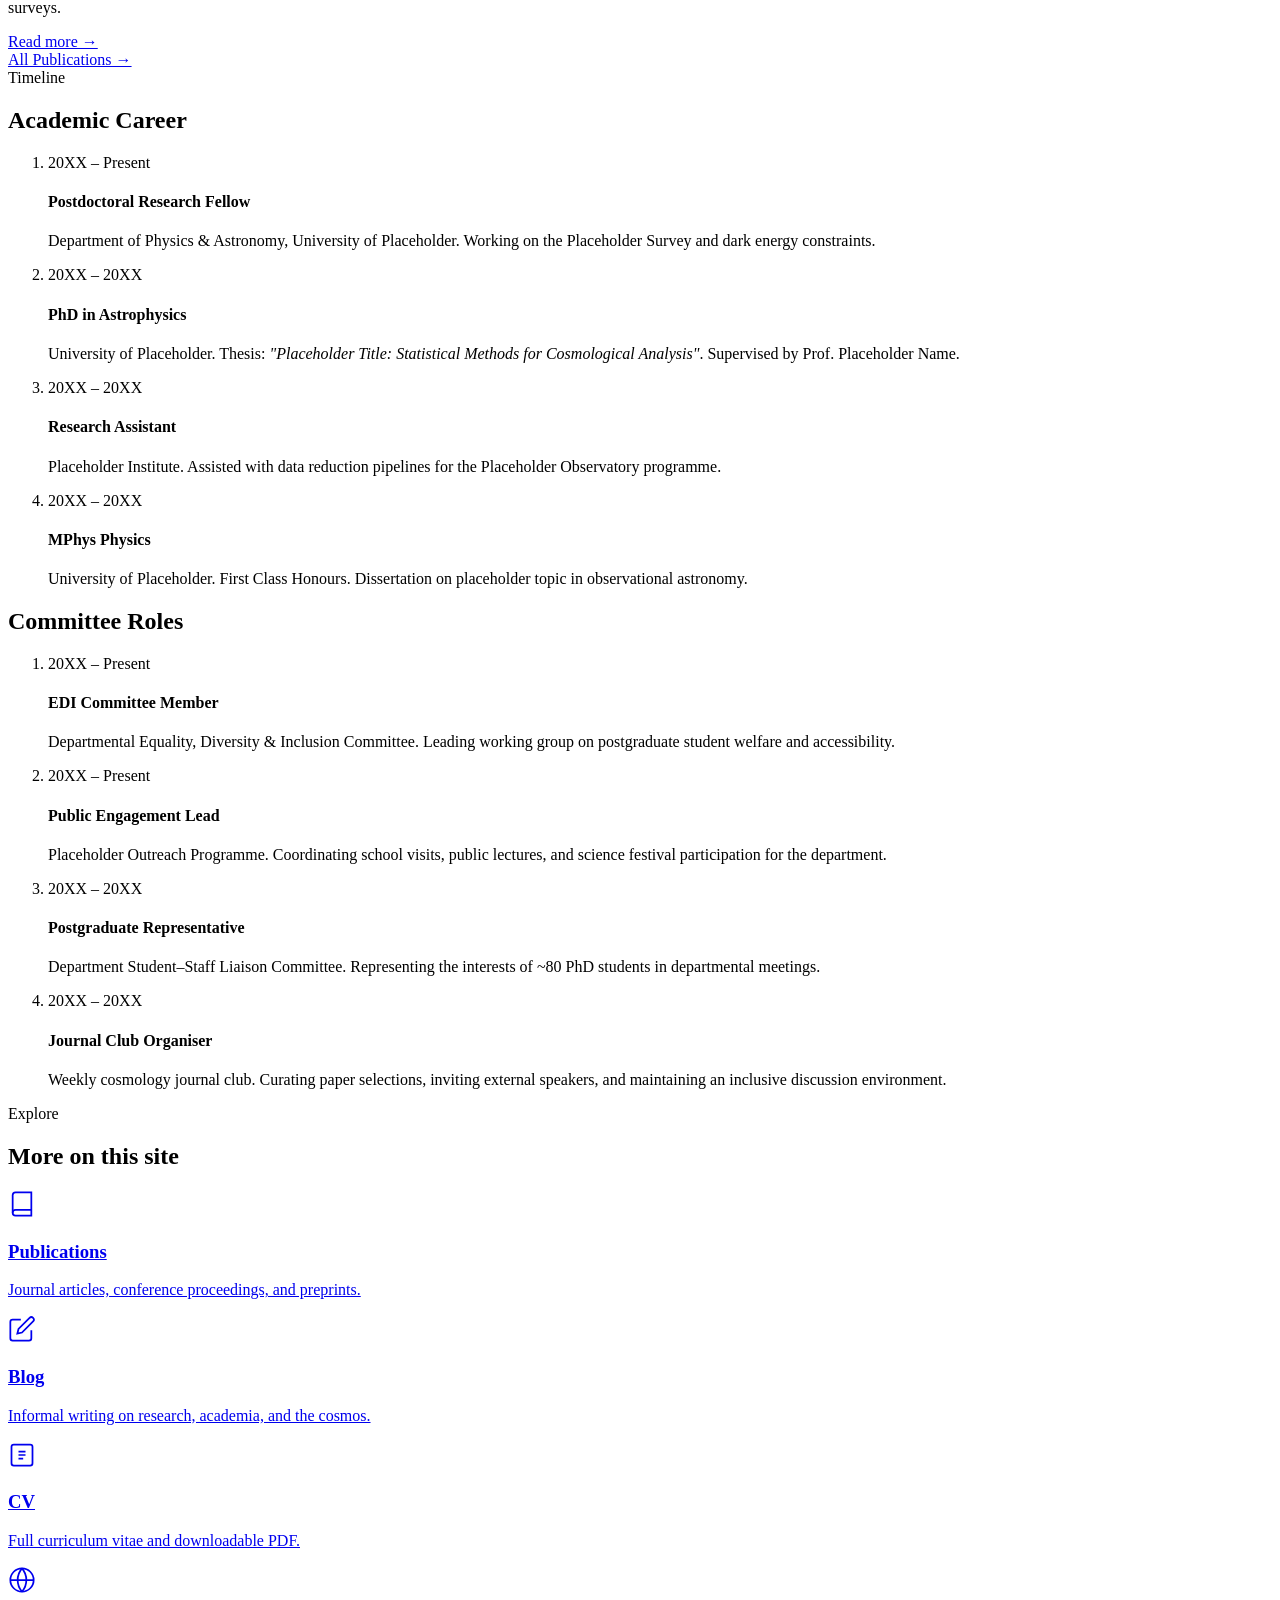
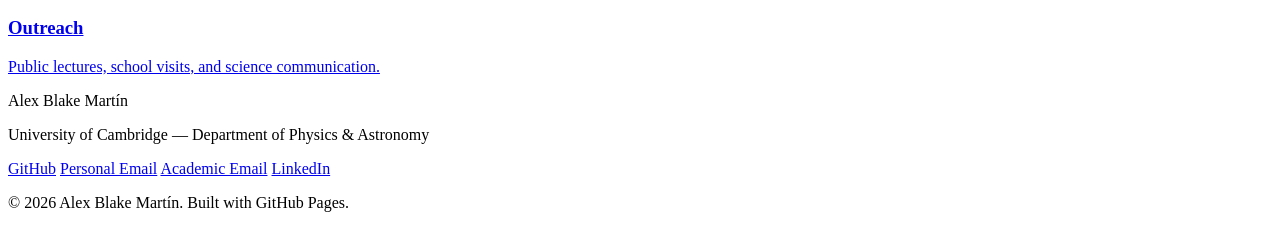
==== commit 29467959: "Updates" ====
--- a/index.html
+++ b/index.html
@@ -13,7 +13,7 @@
 
   <!-- NAV -->
   <nav class="site-nav">
-    <a href="index.html" class="nav-logo">A·P</a>
+    <a href="index.html" class="nav-logo">Home</a>
     <ul class="nav-links">
       <li><a href="#about">About</a></li>
       <li><a href="#projects">Research</a></li>
@@ -31,7 +31,7 @@
       <!-- Replace with your own cover image via style="background-image: url('assets/images/cover.jpg')" -->
       <div class="cover-overlay"></div>
       <div class="cover-text">
-        <span class="cover-label">Cosmology · University of Placeholder</span>
+        <span class="cover-label">Cosmology · University of Cambridge</span>
       </div>
     </div>
 
@@ -297,15 +297,15 @@
   <!-- FOOTER -->
   <footer class="site-footer">
     <div class="footer-inner">
-      <p class="footer-name">Dr. Alex Placeholder</p>
-      <p class="footer-affil">University of Placeholder &mdash; Department of Physics &amp; Astronomy</p>
+      <p class="footer-name">Alex Blake Martín</p>
+      <p class="footer-affil">University of Cambridge &mdash; Department of Physics &amp; Astronomy</p>
       <div class="footer-links">
         <a href="https://github.com/placeholder" target="_blank" rel="noopener">GitHub</a>
-        <a href="mailto:alex.placeholder@uni.ac.uk">Personal Email</a>
-        <a href="mailto:a.placeholder@university.ac.uk">Academic Email</a>
-        <a href="https://linkedin.com/in/placeholder" target="_blank" rel="noopener">LinkedIn</a>
-      </div>
-      <p class="footer-copy">&copy; 2025 Alex Placeholder. Built with GitHub Pages.</p>
+        <a href="mailto:alexbm173@gmail.com">Personal Email</a>
+        <a href="mailto:apb86@cam.ac.uk">Academic Email</a>
+        <a href="https://www.linkedin.com/in/alex-b-9bb9b0182/" target="_blank" rel="noopener">LinkedIn</a>
+      </div>
+      <p class="footer-copy">&copy; 2026 Alex Blake Martín. Built with GitHub Pages.</p>
     </div>
   </footer>
 
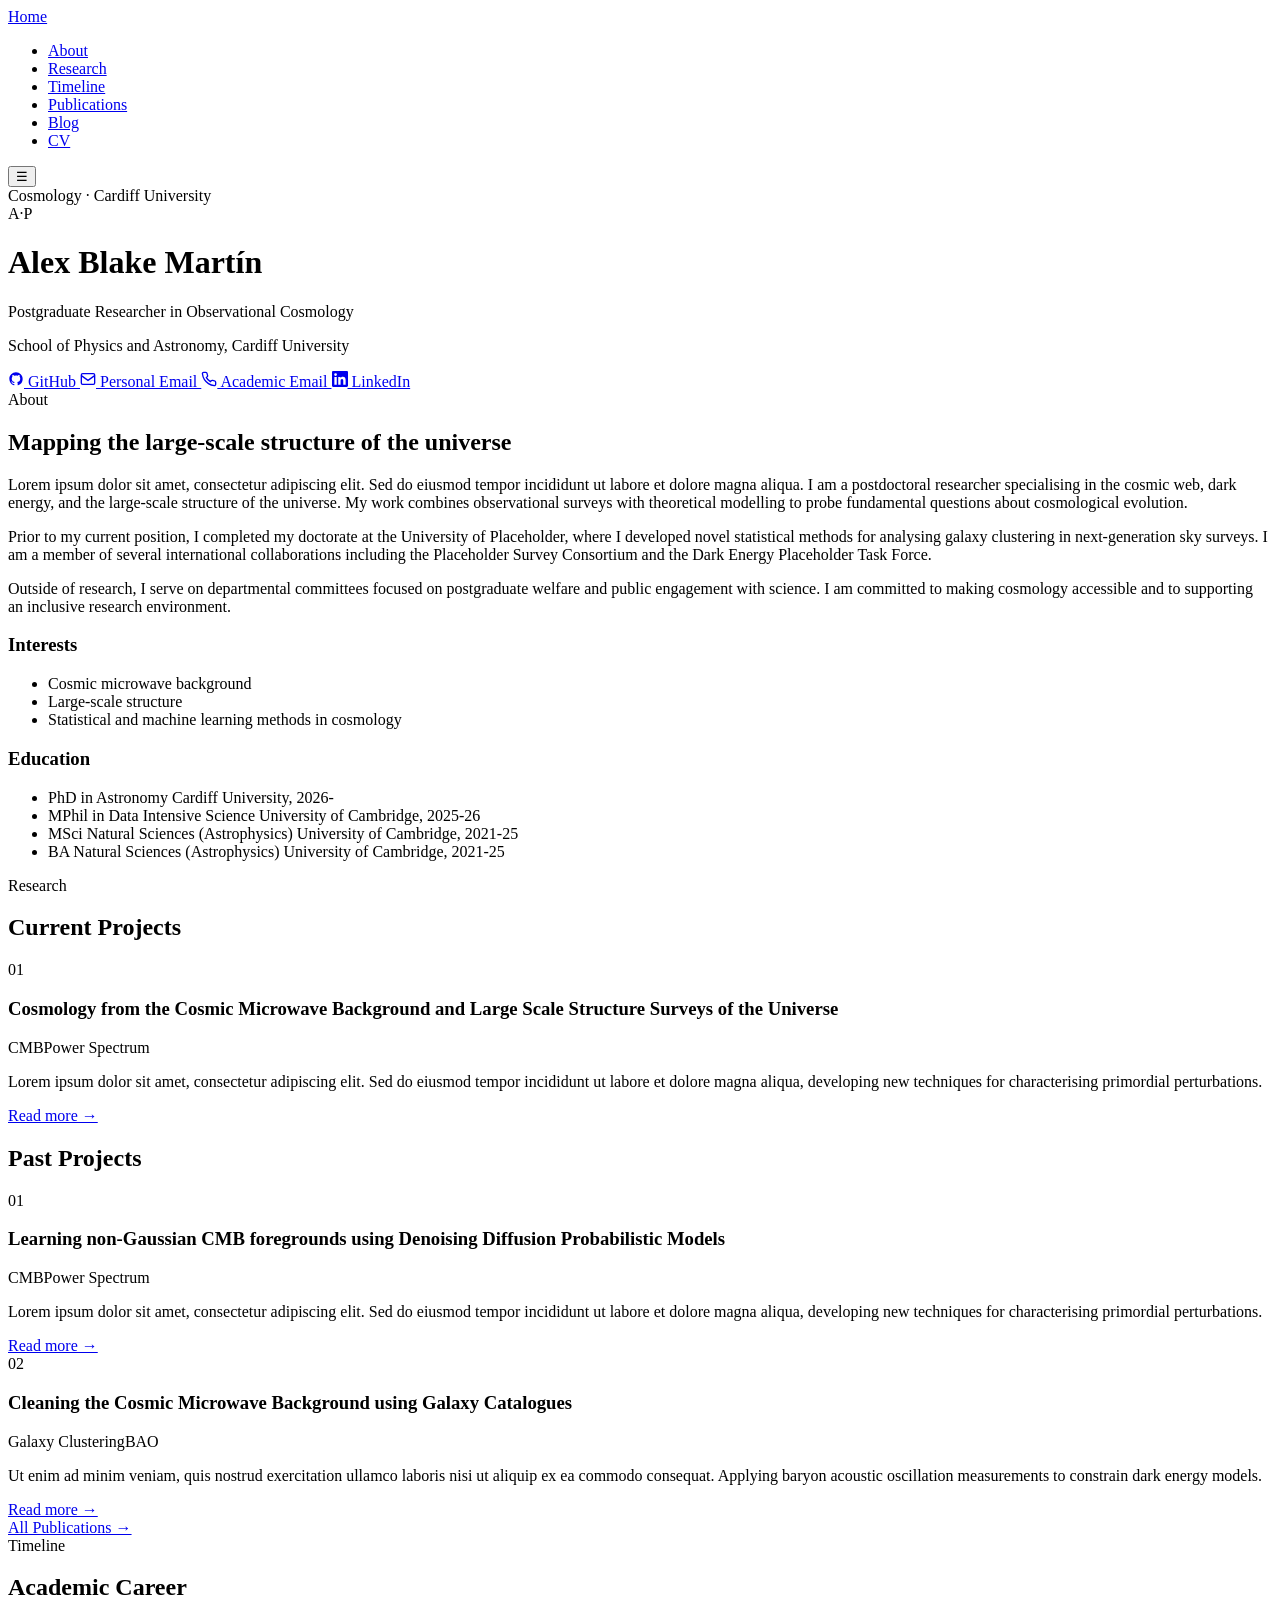
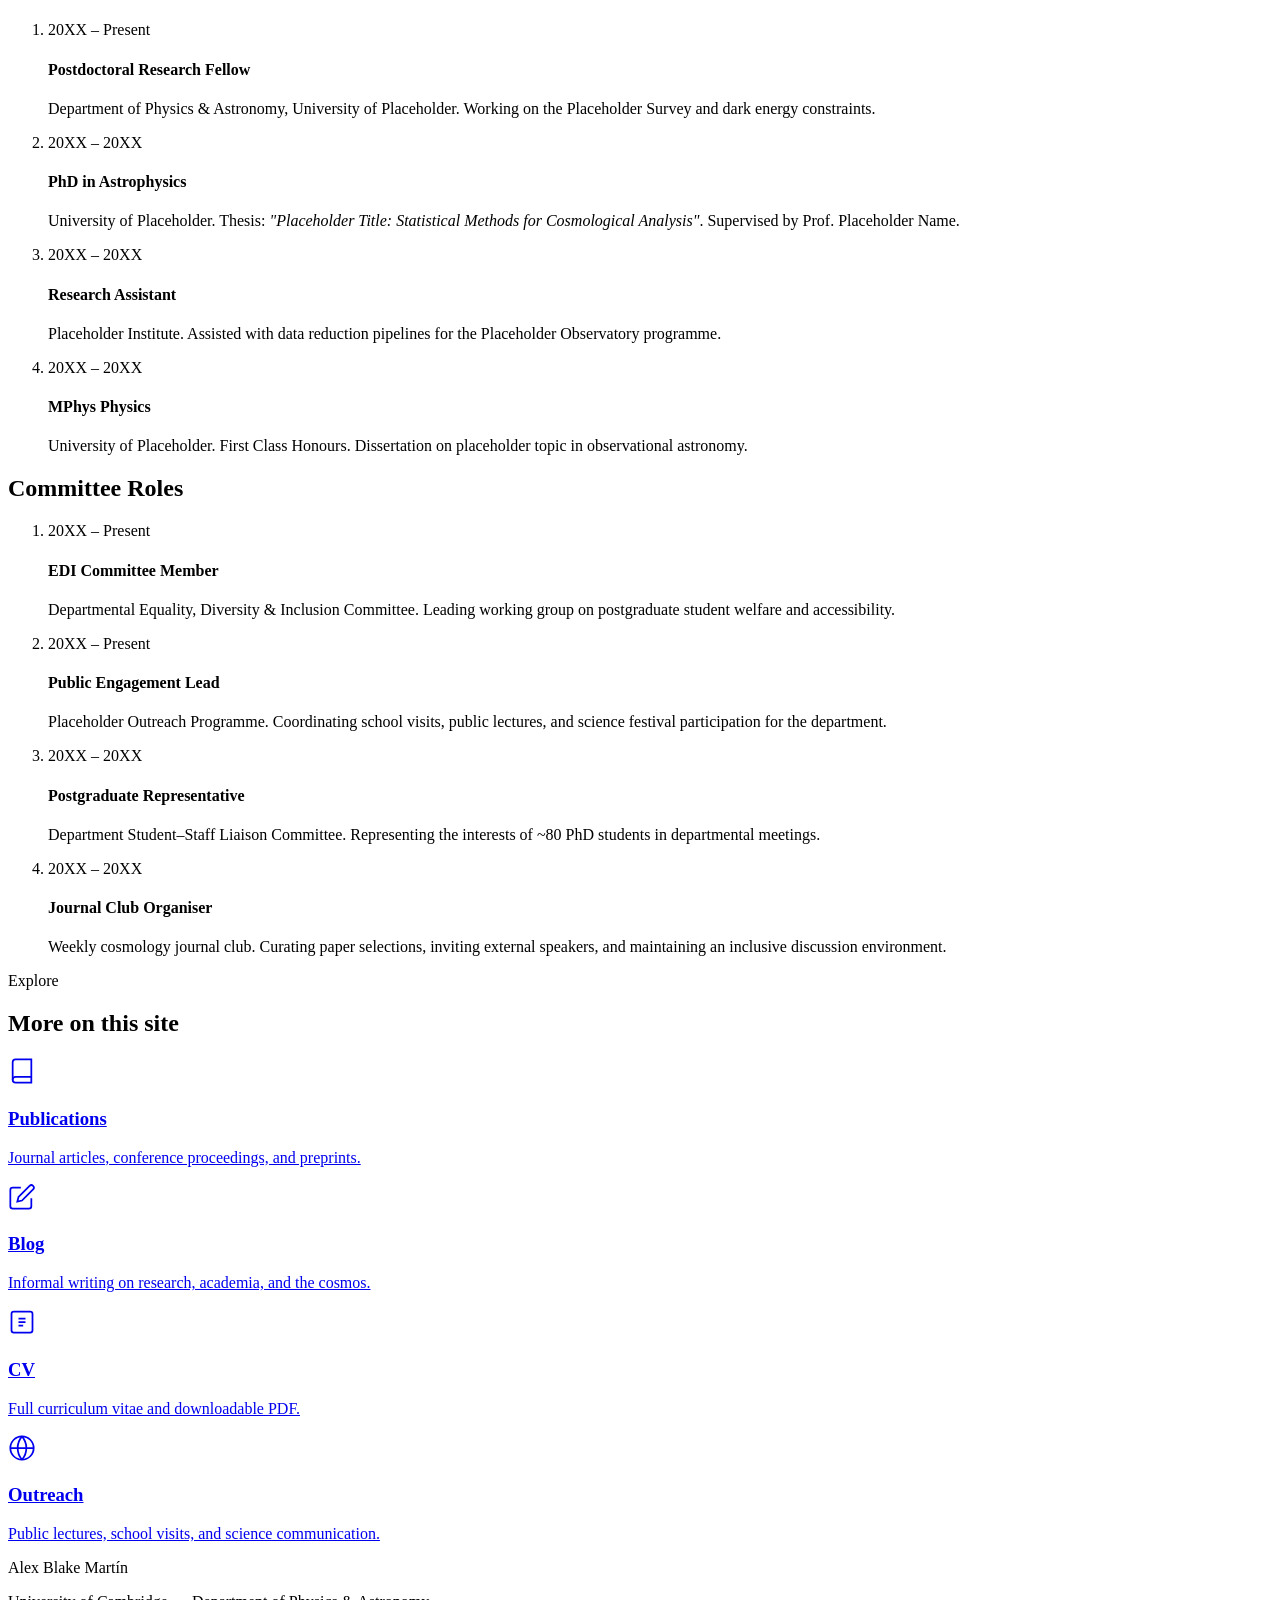
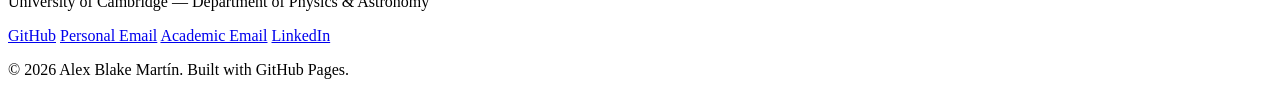
==== commit de0b6d31: "Add style.css & main.js, update index content Introduce a complete stylesheet (style.css) and fronte" ====
--- a/index.html
+++ b/index.html
@@ -31,7 +31,7 @@
       <!-- Replace with your own cover image via style="background-image: url('assets/images/cover.jpg')" -->
       <div class="cover-overlay"></div>
       <div class="cover-text">
-        <span class="cover-label">Cosmology · University of Cambridge</span>
+        <span class="cover-label">Cosmology · Cardiff University</span>
       </div>
     </div>
 
@@ -45,7 +45,7 @@
       <div class="hero-bio">
         <h1>Alex Blake Martín</h1>
         <p class="hero-title">Postgraduate Researcher in Observational Cosmology</p>
-        <p class="hero-inst">Department of Physics, University of Cambridge</p>
+        <p class="hero-inst">School of Physics and Astronomy, Cardiff University</p>
         <div class="hero-links">
           <a href="https://github.com/placeholder" class="hl-btn" target="_blank" rel="noopener">
             <svg width="16" height="16" viewBox="0 0 24 24" fill="currentColor" aria-hidden="true"><path d="M12 2C6.477 2 2 6.484 2 12.017c0 4.425 2.865 8.18 6.839 9.504.5.092.682-.217.682-.483 0-.237-.008-.868-.013-1.703-2.782.605-3.369-1.343-3.369-1.343-.454-1.158-1.11-1.466-1.11-1.466-.908-.62.069-.608.069-.608 1.003.07 1.531 1.032 1.531 1.032.892 1.53 2.341 1.088 2.91.832.092-.647.35-1.088.636-1.338-2.22-.253-4.555-1.113-4.555-4.951 0-1.093.39-1.988 1.029-2.688-.103-.253-.446-1.272.098-2.65 0 0 .84-.27 2.75 1.026A9.564 9.564 0 0112 6.844c.85.004 1.705.115 2.504.337 1.909-1.296 2.747-1.027 2.747-1.027.546 1.379.202 2.398.1 2.651.64.7 1.028 1.595 1.028 2.688 0 3.848-2.339 4.695-4.566 4.943.359.309.678.92.678 1.855 0 1.338-.012 2.419-.012 2.747 0 .268.18.58.688.482A10.019 10.019 0 0022 12.017C22 6.484 17.522 2 12 2z"/></svg>
@@ -91,16 +91,17 @@
             <div class="sidebar-block">
               <h3>Interests</h3>
               <ul>
+                <li>Cosmic microwave background</li>
                 <li>Large-scale structure</li>
-                <li>Cosmic microwave background</li>
-                <li>Dark energy &amp; dark matter</li>
-                <li>Galaxy surveys &amp; photometric redshifts</li>
-                <li>Statistical methods in cosmology</li>
+                <li>Statistical and machine learning methods in cosmology</li>
               </ul>
             </div>
             <div class="sidebar-block">
               <h3>Education</h3>
               <ul class="edu-list">
+                <li>
+                  <span class="edu-degree">PhD in Astronomy</span>
+                  <span class="edu-place">Cardiff University, 2026-</span>
                 <li>
                   <span class="edu-degree">MPhil in Data Intensive Science</span>
                   <span class="edu-place">University of Cambridge, 2025-26</span>
@@ -129,33 +130,30 @@
 
           <article class="project-card">
             <div class="project-num">01</div>
-            <h3>Placeholder Project Alpha</h3>
+            <h3>Cosmology from the Cosmic Microwave Background and Large Scale Structure Surveys of the Universe</h3>
             <p class="project-tags"><span class="tag">CMB</span><span class="tag">Power Spectrum</span></p>
             <p>Lorem ipsum dolor sit amet, consectetur adipiscing elit. Sed do eiusmod tempor incididunt ut labore et dolore magna aliqua, developing new techniques for characterising primordial perturbations.</p>
             <a href="#" class="project-link">Read more →</a>
           </article>
 
+        </div>
+
+        <h2>Past Projects</h2>
+        <div class="projects-grid">
+
+          <article class="project-card">
+            <div class="project-num">01</div>
+            <h3>Learning non-Gaussian CMB foregrounds using Denoising Diffusion Probabilistic Models</h3>
+            <p class="project-tags"><span class="tag">CMB</span><span class="tag">Power Spectrum</span></p>
+            <p>Lorem ipsum dolor sit amet, consectetur adipiscing elit. Sed do eiusmod tempor incididunt ut labore et dolore magna aliqua, developing new techniques for characterising primordial perturbations.</p>
+            <a href="#" class="project-link">Read more →</a>
+          </article>
+
           <article class="project-card">
             <div class="project-num">02</div>
-            <h3>Placeholder Project Beta</h3>
+            <h3>Cleaning the Cosmic Microwave Background using Galaxy Catalogues</h3>
             <p class="project-tags"><span class="tag">Galaxy Clustering</span><span class="tag">BAO</span></p>
             <p>Ut enim ad minim veniam, quis nostrud exercitation ullamco laboris nisi ut aliquip ex ea commodo consequat. Applying baryon acoustic oscillation measurements to constrain dark energy models.</p>
-            <a href="#" class="project-link">Read more →</a>
-          </article>
-
-          <article class="project-card">
-            <div class="project-num">03</div>
-            <h3>Placeholder Project Gamma</h3>
-            <p class="project-tags"><span class="tag">Weak Lensing</span><span class="tag">N-body</span></p>
-            <p>Duis aute irure dolor in reprehenderit in voluptate velit esse cillum dolore eu fugiat nulla pariatur. Investigating matter distribution through gravitational lensing of background galaxies.</p>
-            <a href="#" class="project-link">Read more →</a>
-          </article>
-
-          <article class="project-card">
-            <div class="project-num">04</div>
-            <h3>Placeholder Project Delta</h3>
-            <p class="project-tags"><span class="tag">Machine Learning</span><span class="tag">Photometric z</span></p>
-            <p>Excepteur sint occaecat cupidatat non proident, sunt in culpa qui officia deserunt mollit anim id est laborum. Developing ML pipelines for photometric redshift estimation in next-generation surveys.</p>
             <a href="#" class="project-link">Read more →</a>
           </article>
 
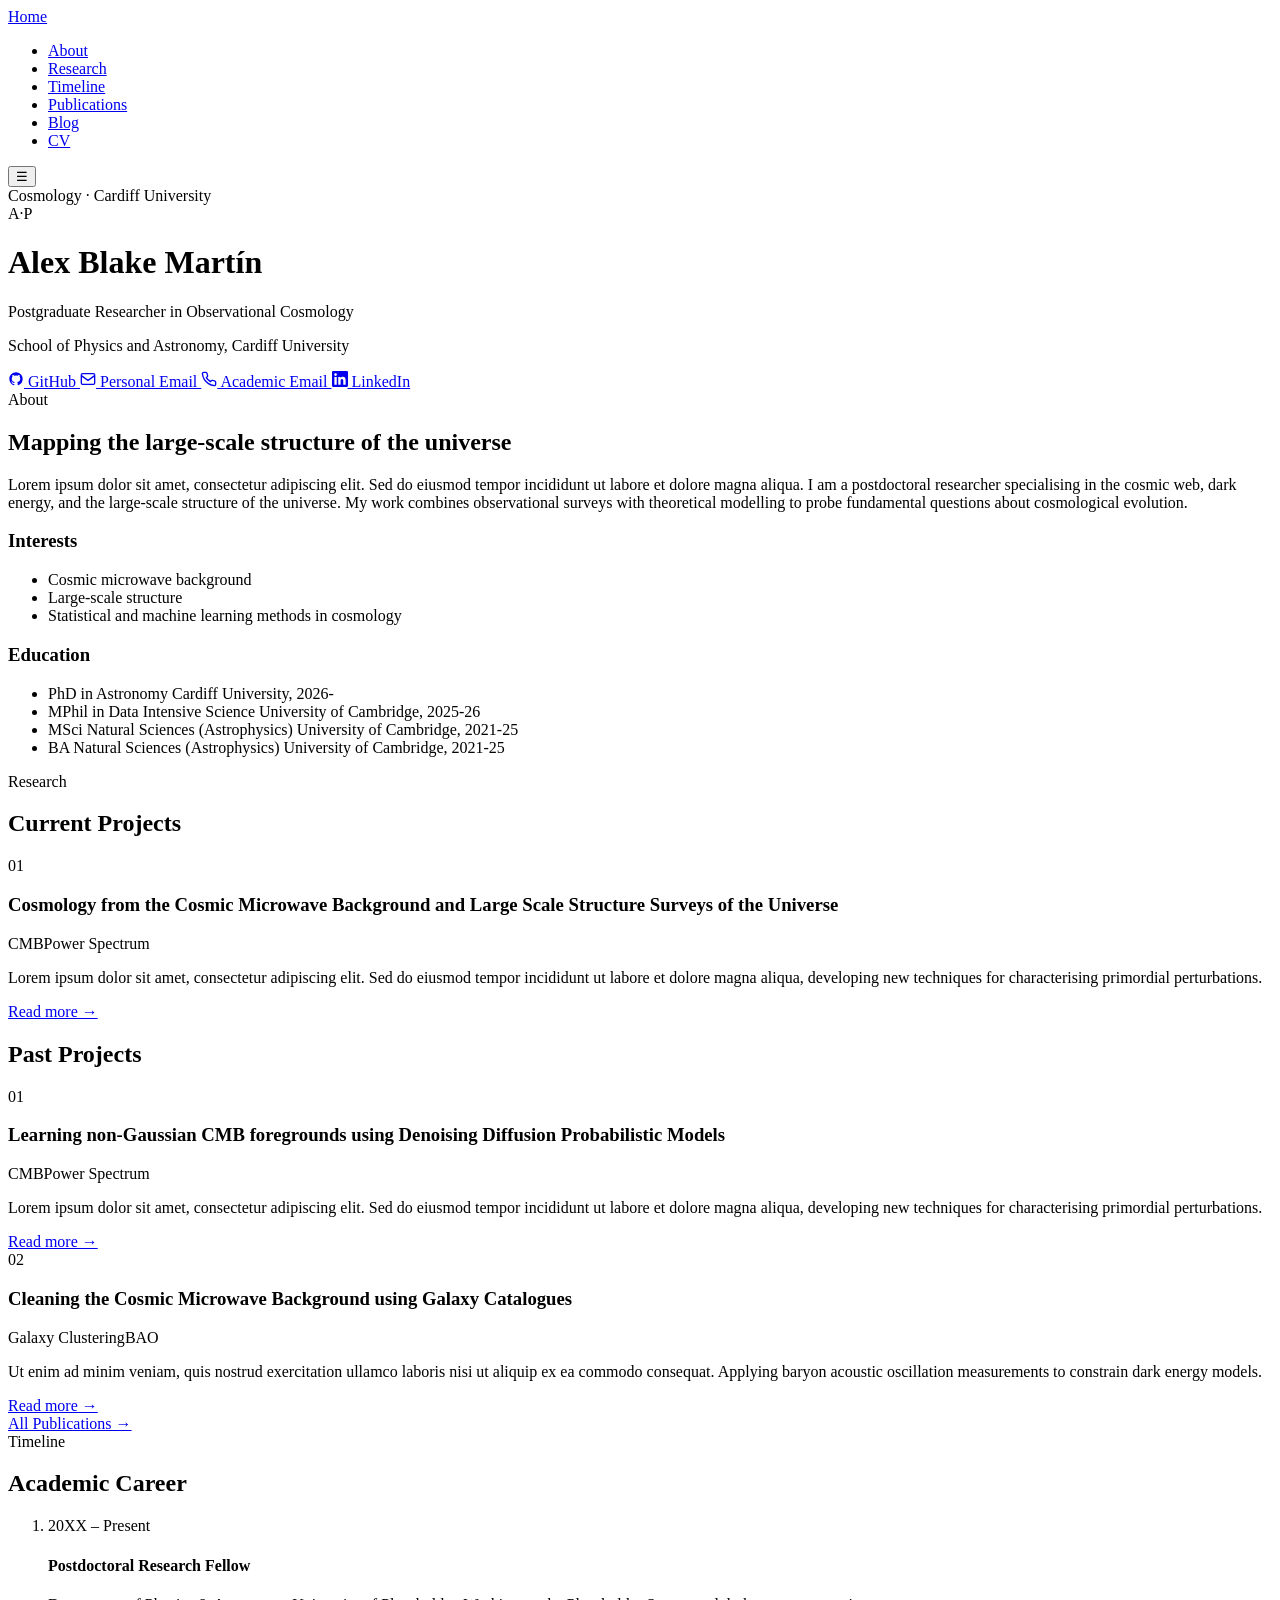
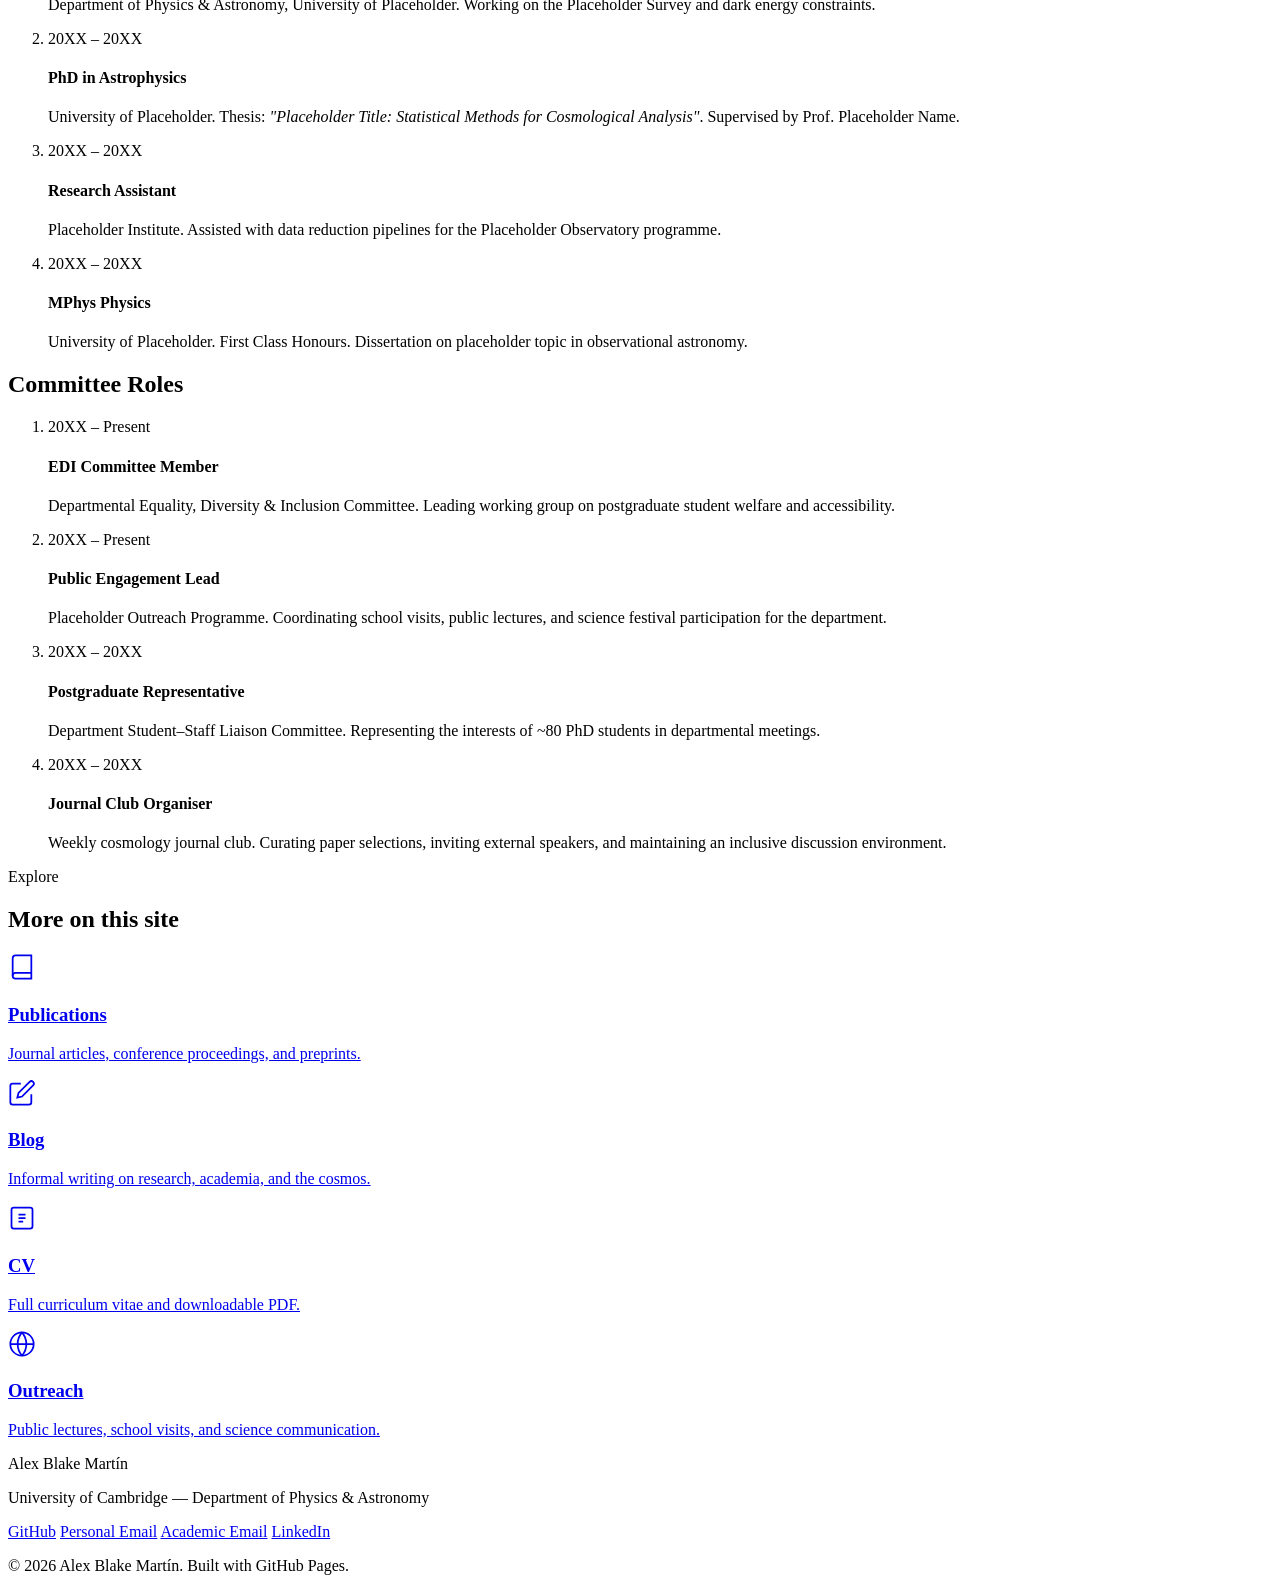
==== commit fe20e819: "Update index.html" ====
--- a/index.html
+++ b/index.html
@@ -79,12 +79,6 @@
             <h2>Mapping the large-scale structure of the universe</h2>
             <p>
               Lorem ipsum dolor sit amet, consectetur adipiscing elit. Sed do eiusmod tempor incididunt ut labore et dolore magna aliqua. I am a postdoctoral researcher specialising in the cosmic web, dark energy, and the large-scale structure of the universe. My work combines observational surveys with theoretical modelling to probe fundamental questions about cosmological evolution.
-            </p>
-            <p>
-              Prior to my current position, I completed my doctorate at the University of Placeholder, where I developed novel statistical methods for analysing galaxy clustering in next-generation sky surveys. I am a member of several international collaborations including the Placeholder Survey Consortium and the Dark Energy Placeholder Task Force.
-            </p>
-            <p>
-              Outside of research, I serve on departmental committees focused on postgraduate welfare and public engagement with science. I am committed to making cosmology accessible and to supporting an inclusive research environment.
             </p>
           </div>
           <aside class="about-sidebar">
